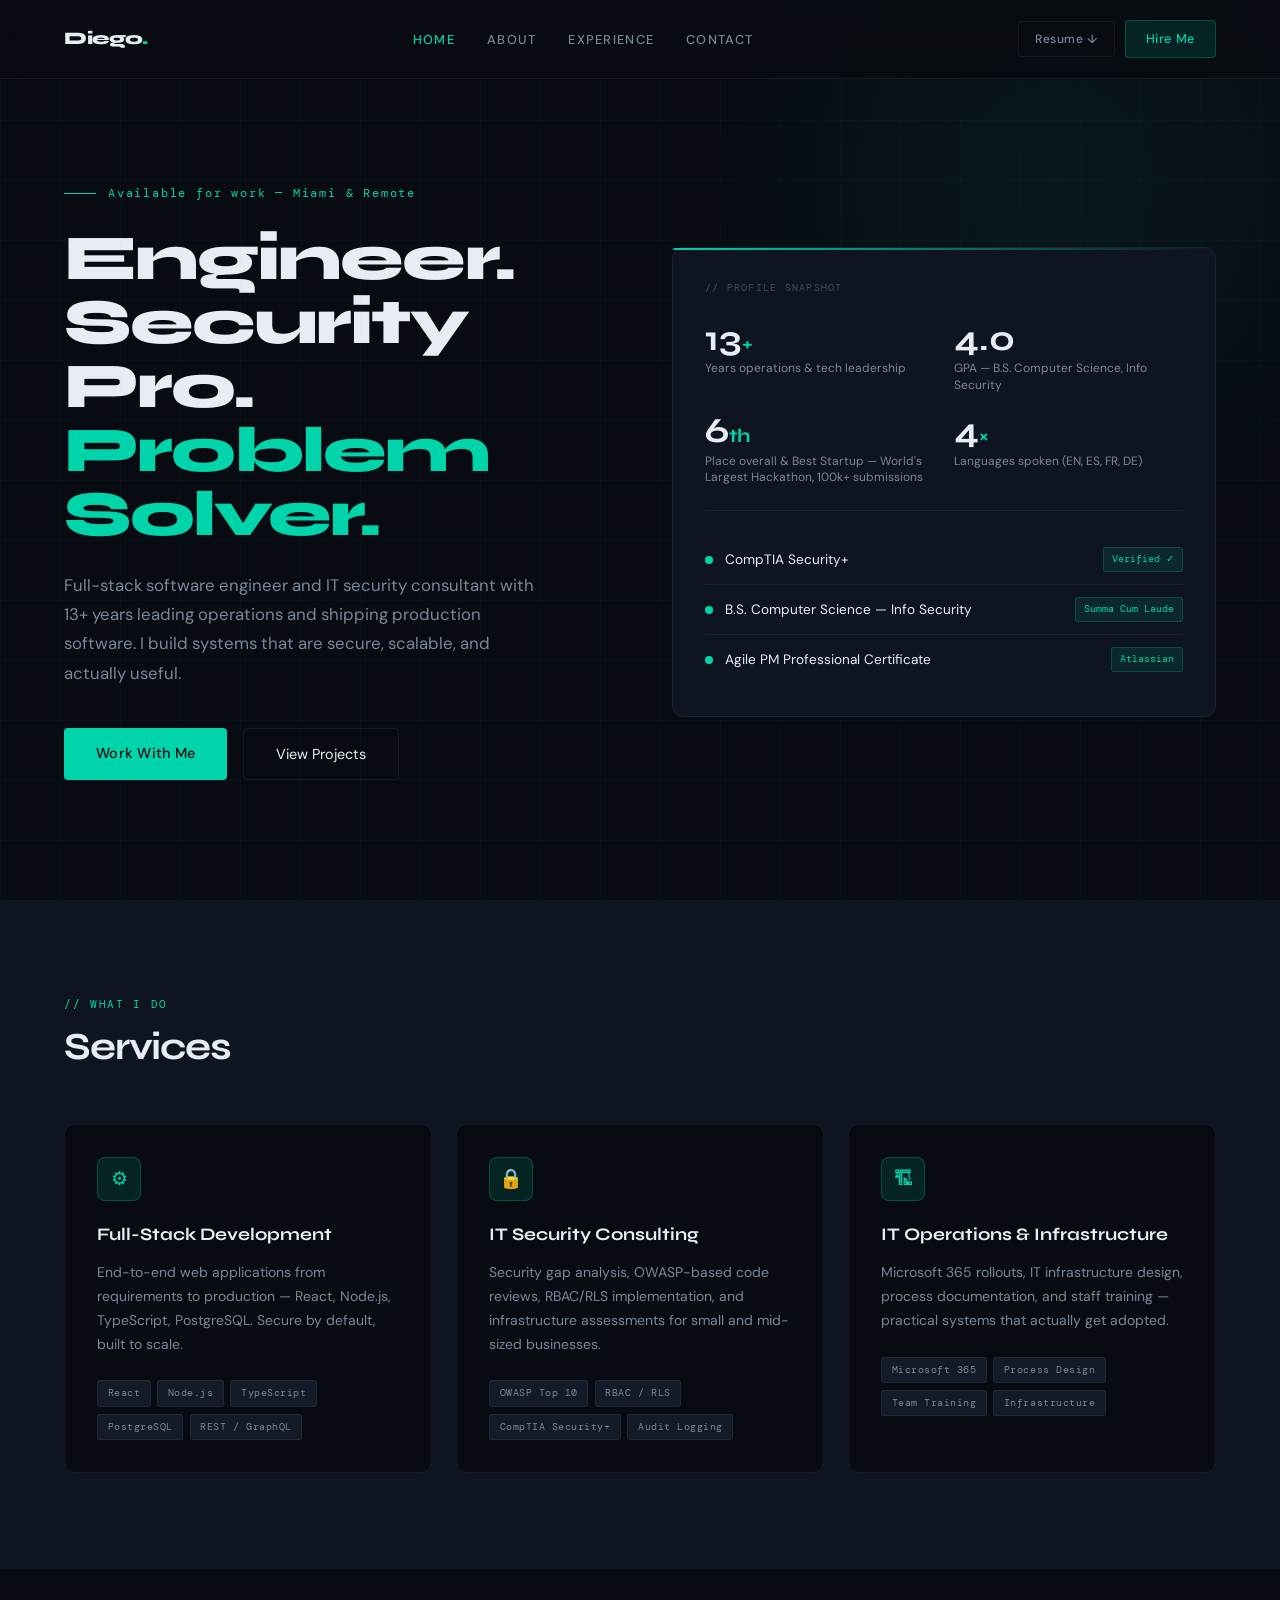
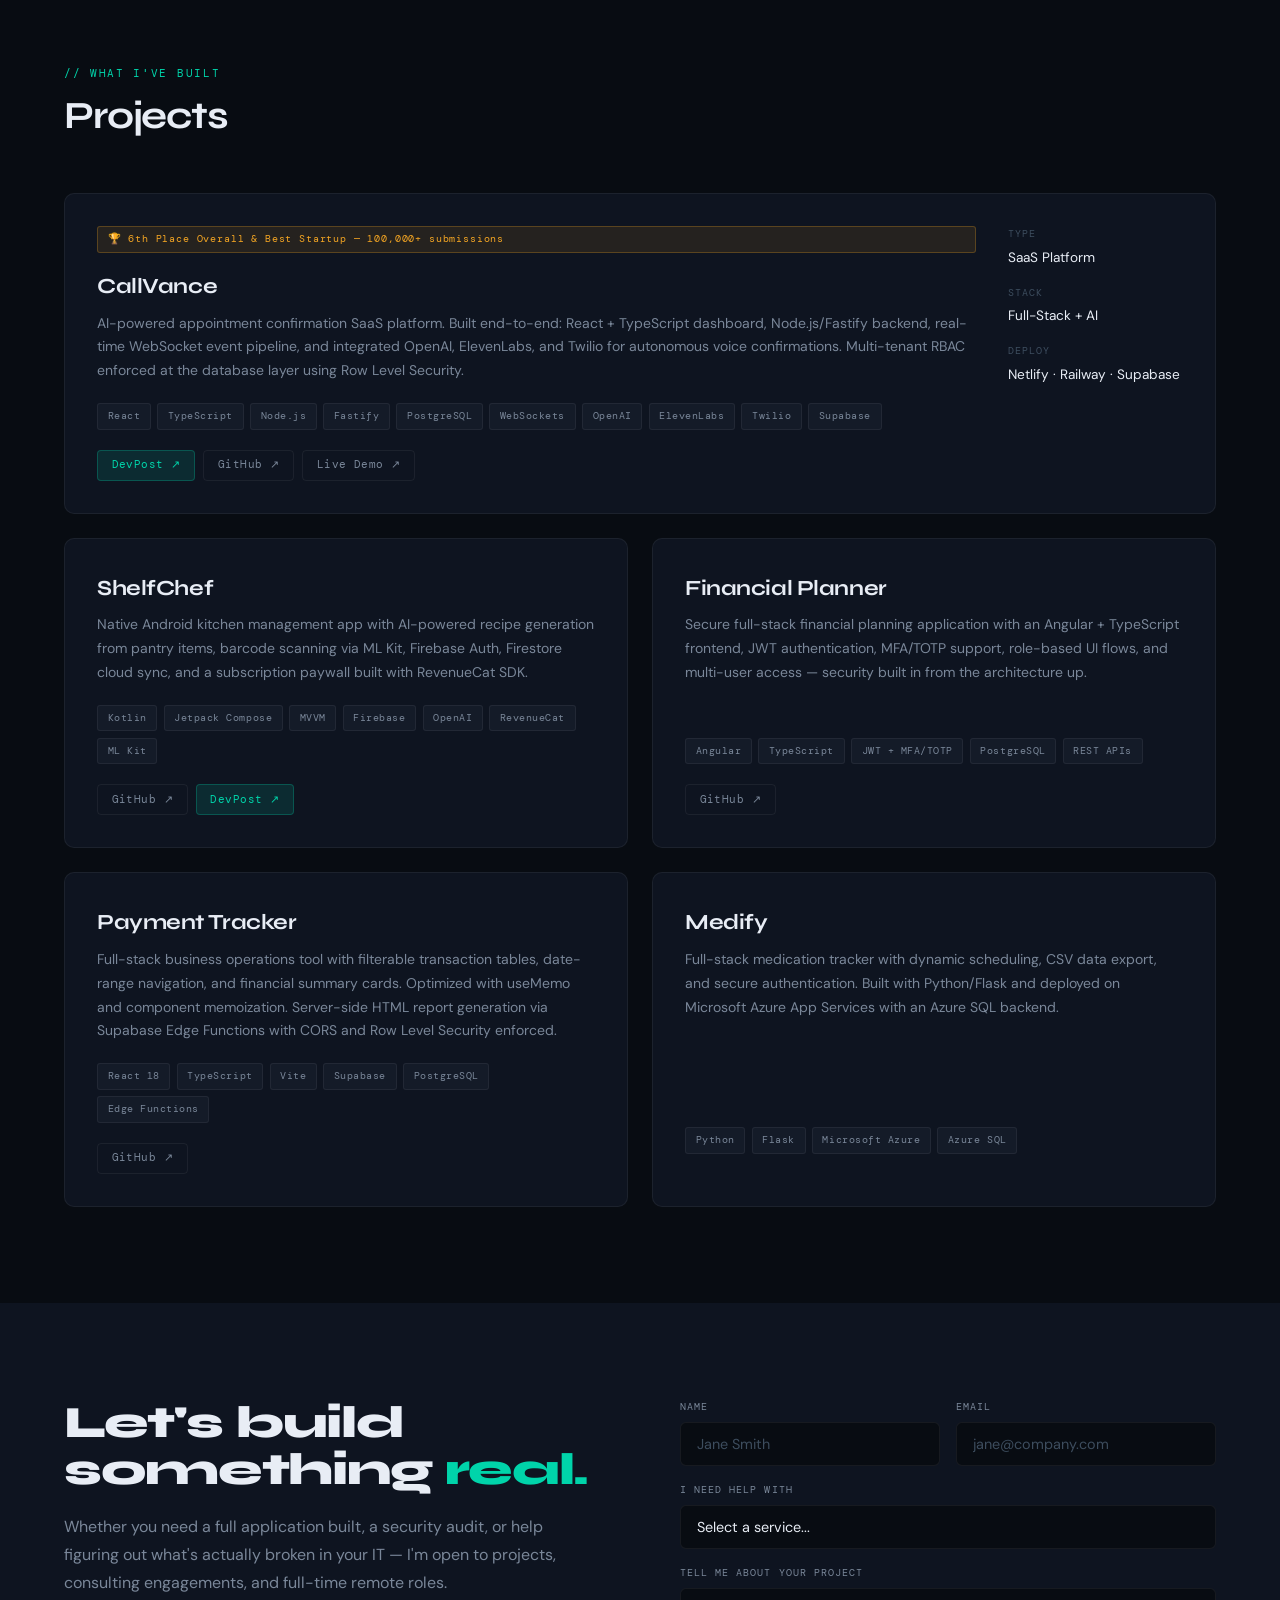
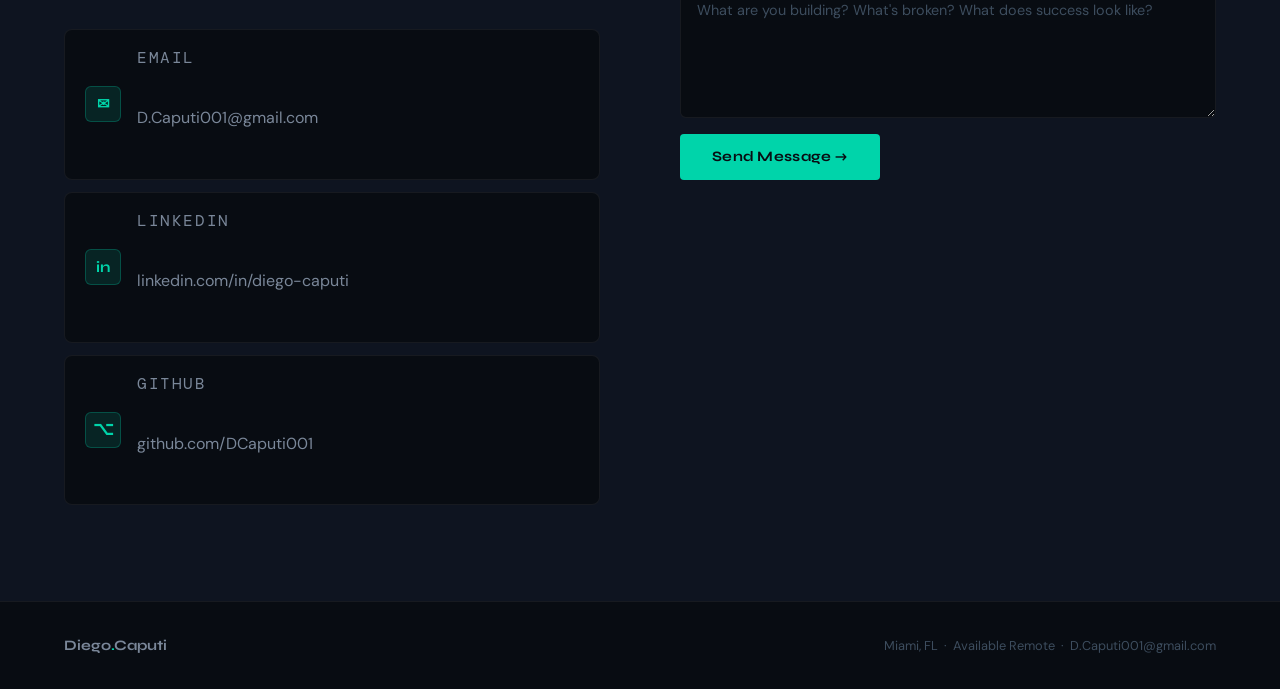
==== index.html @ 65500521 "Move site files to repo root" ====
<!--
  index.html — Diego Caputi Personal Portfolio

  Single-page site showcasing engineering projects and professional background.
  Audience: technical hiring managers, recruiters, developer community.

  Page flow (top → bottom):
    Hero → Projects → Contact → Footer
    (About → about.html | Resume/Experience → resume.html)

  Theme: Full dark teal throughout.
  See styles.css for design tokens and component documentation.

  Dependencies (CDN only — no build step required):
    - Google Fonts: Syne, DM Mono, DM Sans
    - Formspree: delivers contact form submissions to email (free tier)

  Before going live:
    1. resume.pdf      → drop into this folder to enable the Resume ↓ button
    2. YOUR_FORM_ID    → sign up at https://formspree.io, paste endpoint into <form action>
    3. href="#" on project link buttons → replace with real GitHub, DevPost, and live demo URLs

  Deployment: GitHub Pages — push folder contents to DCaputi001.github.io or a /portfolio repo.
  Author: Diego Caputi
-->
<!DOCTYPE html>
<html lang="en">
<head>
<meta charset="UTF-8" />
<meta name="viewport" content="width=device-width, initial-scale=1.0" />
<title>Diego Caputi — Software Engineer &amp; Security Pro</title>

<!-- Preconnect cuts DNS + TLS latency for Google Fonts before the stylesheet request fires -->
<link rel="preconnect" href="https://fonts.googleapis.com" />
<link href="https://fonts.googleapis.com/css2?family=Syne:wght@400;600;700;800&family=DM+Mono:ital,wght@0,300;0,400;1,300&family=DM+Sans:wght@300;400;500&display=swap" rel="stylesheet" />

<!-- Portfolio-specific dark teal design system -->
<link rel="stylesheet" href="styles.css" />

</head>
<body>

<!-- ─────────────────────────────────────────────────────────────
     NAV
     Fixed header with smooth-scroll anchor links. Resume ↓ uses
     the HTML download attribute to trigger a file download.
───────────────────────────────────────────────────────────── -->
<nav id="main-nav">
  <a href="index.html" class="nav-logo">Diego<span>.</span></a>

  <!-- On mobile this list is hidden until the hamburger button adds class "open" -->
  <ul class="nav-links" id="nav-links">
    <li><a href="index.html" class="nav-active">Home</a></li>
    <li><a href="about.html">About</a></li>
    <li><a href="resume.html">Experience</a></li>
    <li><a href="#contact">Contact</a></li>
  </ul>

  <div class="nav-right">
    <!-- TODO: Drop resume.pdf into this folder to enable the download button -->
    <a href="DC_CV.pdf" download class="nav-resume">Resume ↓</a>
    <a href="#contact" class="nav-cta">Hire Me</a>

    <!-- Three <span> bars animate into an X via CSS when class "open" is added by JS -->
    <button class="nav-mobile-btn" id="nav-toggle" aria-label="Toggle menu">
      <span></span>
      <span></span>
      <span></span>
    </button>
  </div>
</nav>

<!-- ─────────────────────────────────────────────────────────────
     HERO
     Left: headline and CTAs. Right: stats panel with key numbers
     and credentials. hero-grid-bg is purely decorative.
───────────────────────────────────────────────────────────── -->
<section class="hero" id="home">
  <!-- Decorative 60×60px teal grid overlay at 3% opacity -->
  <div class="hero-grid-bg"></div>

  <div class="hero-left">
    <div class="hero-eyebrow">Available for work — Miami &amp; Remote</div>
    <h1>
      Engineer.<br/>
      Security Pro.<br/>
      <em>Problem Solver.</em>
    </h1>
    <p class="hero-sub">
      Full-stack software engineer and IT security consultant with 13+ years leading operations and shipping production software. I build systems that are secure, scalable, and actually useful.
    </p>
    <div class="hero-actions">
      <a href="#contact" class="btn-primary">Work With Me</a>
      <a href="#projects" class="btn-ghost">View Projects</a>
    </div>
  </div>

  <!-- Stats panel — fade-up triggers the scroll-in animation on load -->
  <div class="hero-panel fade-up">
    <p class="panel-label">// Profile snapshot</p>
    <div class="stat-grid">
      <div class="stat-item">
        <div class="stat-num">13<span>+</span></div>
        <div class="stat-label">Years operations &amp; tech leadership</div>
      </div>
      <div class="stat-item">
        <div class="stat-num">4.0</div>
        <div class="stat-label">GPA — B.S. Computer Science, Info Security</div>
      </div>
      <div class="stat-item">
        <div class="stat-num">6<span>th</span></div>
        <div class="stat-label">Place overall &amp; Best Startup — World's Largest Hackathon, 100k+ submissions</div>
      </div>
      <div class="stat-item">
        <div class="stat-num">4<span>×</span></div>
        <div class="stat-label">Languages spoken (EN, ES, FR, DE)</div>
      </div>
    </div>
    <hr class="panel-divider" />
    <!-- Credential rows -->
    <div class="cert-row">
      <div class="cert-dot"></div>
      <span class="cert-name">CompTIA Security+</span>
      <span class="cert-badge">Verified ✓</span>
    </div>
    <div class="cert-row">
      <div class="cert-dot"></div>
      <span class="cert-name">B.S. Computer Science — Info Security</span>
      <span class="cert-badge">Summa Cum Laude</span>
    </div>
    <div class="cert-row">
      <div class="cert-dot"></div>
      <span class="cert-name">Agile PM Professional Certificate</span>
      <span class="cert-badge">Atlassian</span>
    </div>
  </div>
</section>

<!-- ─────────────────────────────────────────────────────────────
     SERVICES
     Three service cards on the dark elevated surface.
───────────────────────────────────────────────────────────── -->
<section id="services" class="services-bg">
  <div class="section-header fade-up">
    <p class="section-tag">// What I do</p>
    <h2 class="section-title">Services</h2>
  </div>

  <div class="services-grid fade-up">

    <div class="service-card">
      <div class="service-icon">⚙</div>
      <p class="service-title">Full-Stack Development</p>
      <p class="service-desc">End-to-end web applications from requirements to production — React, Node.js, TypeScript, PostgreSQL. Secure by default, built to scale.</p>
      <div class="service-tags">
        <span class="tag">React</span><span class="tag">Node.js</span><span class="tag">TypeScript</span>
        <span class="tag">PostgreSQL</span><span class="tag">REST / GraphQL</span>
      </div>
    </div>

    <div class="service-card">
      <div class="service-icon">🔒</div>
      <p class="service-title">IT Security Consulting</p>
      <p class="service-desc">Security gap analysis, OWASP-based code reviews, RBAC/RLS implementation, and infrastructure assessments for small and mid-sized businesses.</p>
      <div class="service-tags">
        <span class="tag">OWASP Top 10</span><span class="tag">RBAC / RLS</span>
        <span class="tag">CompTIA Security+</span><span class="tag">Audit Logging</span>
      </div>
    </div>

    <div class="service-card">
      <div class="service-icon">🏗</div>
      <p class="service-title">IT Operations &amp; Infrastructure</p>
      <p class="service-desc">Microsoft 365 rollouts, IT infrastructure design, process documentation, and staff training — practical systems that actually get adopted.</p>
      <div class="service-tags">
        <span class="tag">Microsoft 365</span><span class="tag">Process Design</span>
        <span class="tag">Team Training</span><span class="tag">Infrastructure</span>
      </div>
    </div>

  </div>
</section>

<!-- ─────────────────────────────────────────────────────────────
     PROJECTS
     CallVance is the featured (full-width) card with the hackathon
     award badge and a metadata sidebar. The remaining four projects
     fill a 2-column grid below it.

     TODO: Replace all href="#" on project link buttons with real URLs:
       - DevPost entry URL (CallVance)
       - GitHub repository URLs (all projects)
       - Live demo URL (CallVance, if available)
───────────────────────────────────────────────────────────── -->
<section id="projects">
  <div class="section-header fade-up">
    <p class="section-tag">// What I've built</p>
    <h2 class="section-title">Projects</h2>
  </div>

  <div class="projects-grid">

    <!-- ── CallVance — FEATURED (spans full width) ── -->
    <div class="project-card featured fade-up">
      <div class="project-body">
        <div class="project-award">🏆 6th Place Overall &amp; Best Startup — 100,000+ submissions</div>
        <h3 class="project-title">CallVance</h3>
        <p class="project-desc">AI-powered appointment confirmation SaaS platform. Built end-to-end: React + TypeScript dashboard, Node.js/Fastify backend, real-time WebSocket event pipeline, and integrated OpenAI, ElevenLabs, and Twilio for autonomous voice confirmations. Multi-tenant RBAC enforced at the database layer using Row Level Security.</p>
        <div class="project-stack">
          <span class="tag">React</span><span class="tag">TypeScript</span><span class="tag">Node.js</span><span class="tag">Fastify</span>
          <span class="tag">PostgreSQL</span><span class="tag">WebSockets</span><span class="tag">OpenAI</span>
          <span class="tag">ElevenLabs</span><span class="tag">Twilio</span><span class="tag">Supabase</span>
        </div>
        <div class="project-links">
          <!-- TODO: Replace # with actual URLs before going live -->
          <a href="https://devpost.com/software/callvance" class="project-link" target="_blank" rel="noopener">DevPost ↗</a>
          <a href="#" class="project-link ghost" target="_blank" rel="noopener">GitHub ↗</a>
          <a href="https://callvance.net/" class="project-link ghost" target="_blank" rel="noopener">Live Demo ↗</a>
        </div>
      </div>
      <!-- Metadata sidebar: only visible on the featured card layout -->
      <div class="project-meta">
        <div>
          <p class="meta-label">Type</p>
          <p class="meta-value">SaaS Platform</p>
        </div>
        <div>
          <p class="meta-label">Stack</p>
          <p class="meta-value">Full-Stack + AI</p>
        </div>
        <div>
          <p class="meta-label">Deploy</p>
          <p class="meta-value">Netlify · Railway · Supabase</p>
        </div>
      </div>
    </div>

    <!-- ── ShelfChef ── -->
    <div class="project-card fade-up">
      <h3 class="project-title">ShelfChef</h3>
      <p class="project-desc">Native Android kitchen management app with AI-powered recipe generation from pantry items, barcode scanning via ML Kit, Firebase Auth, Firestore cloud sync, and a subscription paywall built with RevenueCat SDK.</p>
      <div class="project-stack">
        <span class="tag">Kotlin</span><span class="tag">Jetpack Compose</span><span class="tag">MVVM</span>
        <span class="tag">Firebase</span><span class="tag">OpenAI</span><span class="tag">RevenueCat</span><span class="tag">ML Kit</span>
      </div>
      <div class="project-links">
        <!-- TODO: Replace # with GitHub URL -->
        <a href="https://dcaputi001.github.io/shelfchef_docs/index.html" class="project-link ghost" target="_blank" rel="noopener">GitHub ↗</a>
        <a href="https://devpost.com/software/shelfchef" class="project-link" target="_blank" rel="noopener">DevPost ↗</a>
      </div>
    </div>

    <!-- ── Financial Planner ── -->
    <div class="project-card fade-up">
      <h3 class="project-title">Financial Planner</h3>
      <p class="project-desc">Secure full-stack financial planning application with an Angular + TypeScript frontend, JWT authentication, MFA/TOTP support, role-based UI flows, and multi-user access — security built in from the architecture up.</p>
      <div class="project-stack">
        <span class="tag">Angular</span><span class="tag">TypeScript</span>
        <span class="tag">JWT + MFA/TOTP</span><span class="tag">PostgreSQL</span><span class="tag">REST APIs</span>
      </div>
      <div class="project-links">
        <!-- TODO: Replace # with GitHub URL -->
        <a href="https://dcaputi001.github.io/index.html" class="project-link ghost" target="_blank" rel="noopener">GitHub ↗</a>
      </div>
    </div>

    <!-- ── Payment Tracker ── -->
    <div class="project-card fade-up">
      <h3 class="project-title">Payment Tracker</h3>
      <p class="project-desc">Full-stack business operations tool with filterable transaction tables, date-range navigation, and financial summary cards. Optimized with useMemo and component memoization. Server-side HTML report generation via Supabase Edge Functions with CORS and Row Level Security enforced.</p>
      <div class="project-stack">
        <span class="tag">React 18</span><span class="tag">TypeScript</span><span class="tag">Vite</span>
        <span class="tag">Supabase</span><span class="tag">PostgreSQL</span><span class="tag">Edge Functions</span>
      </div>
      <div class="project-links">
        <!-- TODO: Replace # with GitHub URL -->
        <a href="https://github.com/DCaputi001/Payment_Tracker" class="project-link ghost" target="_blank" rel="noopener">GitHub ↗</a>
      </div>
    </div>

    <!-- ── Medify ── -->
    <div class="project-card fade-up">
      <h3 class="project-title">Medify</h3>
      <p class="project-desc">Full-stack medication tracker with dynamic scheduling, CSV data export, and secure authentication. Built with Python/Flask and deployed on Microsoft Azure App Services with an Azure SQL backend.</p>
      <div class="project-stack">
        <span class="tag">Python</span><span class="tag">Flask</span>
        <span class="tag">Microsoft Azure</span><span class="tag">Azure SQL</span>
      </div>
      <div class="project-links">
        <!-- TODO: Replace # with GitHub URL -->
        <!--<a href="#" class="project-link ghost" target="_blank" rel="noopener">GitHub ↗</a>-->
      </div>
    </div>

  </div>
</section>

<!-- ─────────────────────────────────────────────────────────────
     CONTACT
     Left column: intro copy + four clickable contact method rows.
     Right column: Formspree-powered contact form.

     FORM SETUP (Formspree — free tier, no backend required):
       1. Sign up at https://formspree.io
       2. Create a new form and copy the endpoint (looks like: xpwzabcd)
       3. Replace YOUR_FORM_ID in the <form action> below
───────────────────────────────────────────────────────────── -->
<section class="contact-bg" id="contact">
  <div class="contact-grid">

    <div class="contact-intro fade-up">
      <h2>Let's build something <em>real.</em></h2>
      <p>Whether you need a full application built, a security audit, or help figuring out what's actually broken in your IT — I'm open to projects, consulting engagements, and full-time remote roles.</p>

      <!-- Each row is an <a> so the entire card is clickable -->
      <div class="contact-methods">
        <a href="mailto:D.Caputi001@gmail.com" class="contact-method">
          <div class="cm-icon">✉</div>
          <div>
            <p class="cm-label">Email</p>
            <p class="cm-value">D.Caputi001@gmail.com</p>
          </div>
        </a>
        <a href="https://linkedin.com/in/diego-caputi" target="_blank" rel="noopener" class="contact-method">
          <div class="cm-icon">in</div>
          <div>
            <p class="cm-label">LinkedIn</p>
            <p class="cm-value">linkedin.com/in/diego-caputi</p>
          </div>
        </a>
        <a href="https://github.com/DCaputi001" target="_blank" rel="noopener" class="contact-method">
          <div class="cm-icon" style="font-size:1.1rem;">⌥</div>
          <div>
            <p class="cm-label">GitHub</p>
            <p class="cm-value">github.com/DCaputi001</p>
          </div>
        </a>
       <!-- <a href="tel:+17862003262" class="contact-method">
          <div class="cm-icon">☏</div>
          <div>
            <p class="cm-label">Phone</p>
            <p class="cm-value">(786) 200-3262</p>
          </div> -->
        </a>
      </div>
    </div>

    <!-- TODO: Replace YOUR_FORM_ID with the endpoint from your Formspree account -->
    <form
      class="contact-form fade-up"
      id="contact-form"
      action="https://formspree.io/f/YOUR_FORM_ID"
      method="POST"
    >
      <div class="form-row">
        <div class="form-group">
          <label for="name">Name</label>
          <input type="text" id="name" name="name" placeholder="Jane Smith" required />
        </div>
        <div class="form-group">
          <label for="email">Email</label>
          <input type="email" id="email" name="email" placeholder="jane@company.com" required />
        </div>
      </div>
      <div class="form-group">
        <label for="service">I need help with</label>
        <select id="service" name="service">
          <option value="">Select a service...</option>
          <option>Full-Stack Web Development</option>
          <option>Mobile App Development</option>
          <option>IT Security Audit / Consulting</option>
          <option>IT Infrastructure / Operations</option>
          <option>Something else</option>
        </select>
      </div>
      <div class="form-group">
        <label for="message">Tell me about your project</label>
        <textarea id="message" name="message" placeholder="What are you building? What's broken? What does success look like?"></textarea>
      </div>

      <button type="submit" class="form-submit" id="form-btn">Send Message →</button>

      <p id="form-success" style="display:none; color:var(--teal); font-size:0.85rem; font-family:var(--font-mono); margin-top:0.5rem;">// Message sent. I'll be in touch soon.</p>
      <p id="form-error"   style="display:none; color:var(--red);  font-size:0.85rem; font-family:var(--font-mono); margin-top:0.5rem;">// Something went wrong. Email me directly at D.Caputi001@gmail.com.</p>
    </form>

  </div>
</section>

<!-- ── FOOTER ── -->
<footer>
  <p class="footer-name">Diego<span>.</span>Caputi</p>
  <p>Miami, FL &nbsp;·&nbsp; Available Remote &nbsp;·&nbsp; D.Caputi001@gmail.com</p>
</footer>

<!-- Interactivity: scroll animations, mobile nav, contact form -->
<script src="script.js"></script>

</body>
</html>
---- styles.css ----
/*
  styles.css — All visual styles for the Diego Caputi Personal Portfolio.

  Usage:
    <link rel="stylesheet" href="styles.css">
    Include in the <head> of index.html, about.html, and resume.html.

  Structure (in order):
    1. Design Tokens  — CSS variables for colors, fonts, surfaces
    2. Global Reset   — box-sizing, scroll behavior, body defaults
    3. Nav            — fixed header with frosted-glass backdrop
    4. Hero           — full-viewport two-column intro section
    5. Shared Sections — padding, section tags, section titles
    6. Projects       — two-column grid with featured full-width card
    7. Experience     — vertical timeline layout
    8. About          — two-column bio + skill chips
    9. Contact        — two-column intro + form
   10. Footer         — minimal bottom bar
   11. Animations     — fade-up scroll-in effect
   12. Responsive     — breakpoints at 1024px (tablet) and 900px (mobile)

  Theme: Full dark teal throughout.
  The portfolio audience is technical — recruiters and hiring managers
  who expect a developer aesthetic. Consistent dark theme avoids
  cognitive friction and keeps the focus on the work.

  Author: Diego Caputi
*/

/* ─────────────────────────────────────────────────────────────
   DESIGN TOKENS
   All colors, surfaces, and fonts live here. Edit this section
   to retheme the site without hunting through component CSS.
───────────────────────────────────────────────────────────── */
:root {
  /* Background layers — darkest to lightest, used to create visual depth */
  --bg: #080c12;        /* Page base: near-black with a cool blue tint           */
  --surface: #0e1420;   /* Elevated sections: Services, Experience, Contact bg   */
  --surface2: #141b28;  /* Tag/chip fills — one step lighter than surface        */

  /* Brand color: teal — the primary accent used for CTAs, highlights, icons */
  --teal: #00d4aa;
  --teal-dim: #00906e;                   /* Subdued teal for arrows and subtle elements   */
  --teal-glow: rgba(0, 212, 170, 0.12);  /* Translucent fill for icon boxes and badges    */

  /* Typography hierarchy */
  --text: #e8edf5;       /* Primary: near-white body copy                        */
  --text-muted: #7a8799; /* Secondary: subtitles, descriptions, nav links        */
  --text-dim: #3d4d5e;   /* Tertiary: labels, placeholders, timestamps           */

  /* Borders */
  --border: rgba(255,255,255,0.06);       /* Default: barely-visible dividers on dark bg  */
  --border-bright: rgba(0,212,170,0.25);  /* Teal-tinted: used on hover states and focus  */

  /* Semantic accent colors */
  --red: #ff4d6d;    /* Error and form failure states                            */
  --amber: #f5a623;  /* Award / achievement badges (hackathon trophy row)        */

  /* Brand palette — stored here for reference; not used in the dark portfolio theme */
  --navy: #0D2B55;
  --coral: #E07A5F;
  --coral-glow: rgba(224, 122, 95, 0.12);
  --cream: #F5F2EC;
  --charcoal: #3D3D3B;
  --gold: #C9A84C;

  /* Typefaces — all loaded from Google Fonts above */
  --font-display: 'Syne', sans-serif;   /* Bold display headings, stat numbers          */
  --font-body: 'DM Sans', sans-serif;   /* Readable paragraph text and UI copy          */
  --font-mono: 'DM Mono', monospace;    /* Section tags, metadata labels, form labels   */
}

/* ─────────────────────────────────────────────────────────────
   GLOBAL RESET
───────────────────────────────────────────────────────────── */
*, *::before, *::after { box-sizing: border-box; margin: 0; padding: 0; }

/* smooth scrolling for anchor navigation */
html { scroll-behavior: smooth; }

body {
  background: var(--bg);
  color: var(--text);
  font-family: var(--font-body);
  font-size: 16px;
  line-height: 1.6;
  overflow-x: hidden; /* prevents horizontal scroll from absolutely-positioned decorative elements */
}

/* ─────────────────────────────────────────────────────────────
   NAV
   Fixed at the top of the viewport. Uses backdrop-filter to
   create a frosted-glass effect over any section scrolled behind it.
───────────────────────────────────────────────────────────── */
nav {
  position: fixed; top: 0; left: 0; right: 0;
  z-index: 100; /* sits above hero grid bg and section content */
  display: flex; align-items: center; justify-content: space-between;
  padding: 1.25rem 4rem;
  background: rgba(8,12,18,0.88); /* semi-transparent so content below is hinted */
  backdrop-filter: blur(16px);    /* frosted-glass blur — requires Chromium/Safari */
  border-bottom: 1px solid var(--border);
}
.nav-logo {
  font-family: var(--font-display); font-weight: 800;
  font-size: 1.1rem; letter-spacing: -0.02em;
  color: var(--text); text-decoration: none; flex-shrink: 0;
}
.nav-logo span { color: var(--teal); } /* teal period after "Diego" */
.nav-links { display: flex; gap: 2rem; list-style: none; }
.nav-links a {
  font-size: 0.8rem; font-weight: 500; letter-spacing: 0.1em;
  text-transform: uppercase; color: var(--text-muted);
  text-decoration: none; transition: color 0.2s;
}
.nav-links a:hover { color: var(--teal); }
.nav-right { display: flex; align-items: center; gap: 0.6rem; flex-shrink: 0; }

/* Subtle secondary button for resume download */
.nav-resume {
  font-size: 0.75rem; font-weight: 500; letter-spacing: 0.05em;
  padding: 0.45rem 1rem; border: 1px solid var(--border);
  color: var(--text-muted); background: transparent;
  border-radius: 4px; text-decoration: none; transition: all 0.2s;
}
.nav-resume:hover { border-color: rgba(255,255,255,0.2); color: var(--text); }

/* Primary nav CTA — teal to match the site's tech accent */
.nav-cta {
  font-size: 0.8rem; font-weight: 500; letter-spacing: 0.05em;
  padding: 0.5rem 1.25rem; border: 1px solid var(--border-bright);
  color: var(--teal); background: var(--teal-glow);
  border-radius: 4px; text-decoration: none; transition: all 0.2s;
}
.nav-cta:hover { background: rgba(0,212,170,0.2); }

/* Hamburger button — hidden on desktop, shown via media query at ≤900px */
.nav-mobile-btn {
  display: none; flex-direction: column; gap: 5px;
  background: none; border: none; cursor: pointer; padding: 0.4rem;
}
.nav-mobile-btn span {
  display: block; width: 22px; height: 2px;
  background: var(--text-muted); transition: all 0.3s;
  border-radius: 1px;
}
/* Three-bar → X animation */
.nav-mobile-btn.open span:nth-child(1) { transform: translateY(7px) rotate(45deg); }
.nav-mobile-btn.open span:nth-child(2) { opacity: 0; }
.nav-mobile-btn.open span:nth-child(3) { transform: translateY(-7px) rotate(-45deg); }

/* ─────────────────────────────────────────────────────────────
   HERO
   Full-viewport-height two-column section: tagline left,
   stats/credentials panel right.
───────────────────────────────────────────────────────────── */
.hero {
  min-height: 100vh;
  display: grid; grid-template-columns: 1fr 1fr;
  align-items: center;
  padding: 8rem 4rem 4rem; /* extra top padding to clear the fixed nav */
  gap: 4rem; position: relative; overflow: hidden;
}

/* Soft radial teal glow in the upper-right corner */
.hero::before {
  content: ''; position: absolute; top: -20%; right: -10%;
  width: 55%; height: 80%;
  background: radial-gradient(ellipse at center, rgba(0,212,170,0.06) 0%, transparent 70%);
  pointer-events: none;
}

/* 60×60px teal grid at 3% opacity — tech aesthetic texture */
.hero-grid-bg {
  position: absolute; inset: 0;
  background-image:
    linear-gradient(rgba(0,212,170,0.03) 1px, transparent 1px),
    linear-gradient(90deg, rgba(0,212,170,0.03) 1px, transparent 1px);
  background-size: 60px 60px; pointer-events: none;
}

/* "Available for work" label above the headline */
.hero-eyebrow {
  font-family: var(--font-mono); font-size: 0.75rem; color: var(--teal);
  letter-spacing: 0.15em; margin-bottom: 1.5rem;
  display: flex; align-items: center; gap: 0.75rem;
}
/* CSS-injected 32px teal rule before the eyebrow text */
.hero-eyebrow::before {
  content: ''; display: block; width: 32px; height: 1px; background: var(--teal);
}

/* clamp() keeps the headline readable from mobile to large desktop */
.hero h1 {
  font-family: var(--font-display); font-size: clamp(3rem, 5vw, 4.5rem);
  font-weight: 800; line-height: 1.0; letter-spacing: -0.03em;
  margin-bottom: 1.5rem; color: var(--text);
}
/* <em> repurposed for teal accent color; font-style:normal removes italic */
.hero h1 em { font-style: normal; color: var(--teal); }

.hero-sub {
  font-size: 1.05rem; color: var(--text-muted);
  line-height: 1.75; max-width: 480px; margin-bottom: 2.5rem;
}
.hero-actions { display: flex; gap: 1rem; flex-wrap: wrap; }

/* Solid teal fill — primary conversion CTA */
.btn-primary {
  padding: 0.85rem 2rem; background: var(--teal); color: #080c12;
  font-family: var(--font-body); font-weight: 500; font-size: 0.9rem;
  letter-spacing: 0.02em; border: none; border-radius: 4px;
  text-decoration: none; cursor: pointer; transition: all 0.2s;
}
.btn-primary:hover { background: #00f0c0; }

/* Transparent with a subtle border — secondary action */
.btn-ghost {
  padding: 0.85rem 2rem; background: transparent; color: var(--text);
  font-family: var(--font-body); font-weight: 400; font-size: 0.9rem;
  border: 1px solid var(--border); border-radius: 4px;
  text-decoration: none; cursor: pointer; transition: all 0.2s;
}
.btn-ghost:hover { border-color: rgba(255,255,255,0.2); }

/* ── HERO STATS PANEL (right column) ── */
.hero-panel {
  background: var(--surface); border: 1px solid var(--border);
  border-radius: 12px; padding: 2rem; position: relative;
}
/* 2px gradient accent stripe along the top edge */
.hero-panel::before {
  content: ''; position: absolute; top: 0; left: 0; right: 0; height: 2px;
  background: linear-gradient(90deg, var(--teal), transparent);
  border-radius: 12px 12px 0 0;
}
.panel-label {
  font-family: var(--font-mono); font-size: 0.65rem;
  letter-spacing: 0.12em; color: var(--text-dim);
  text-transform: uppercase; margin-bottom: 1.5rem;
}
.stat-grid { display: grid; grid-template-columns: 1fr 1fr; gap: 1.25rem; }
.stat-num {
  font-family: var(--font-display); font-size: 2.2rem;
  font-weight: 700; color: var(--text); line-height: 1; margin-bottom: 0.25rem;
}
.stat-num span { color: var(--teal); font-size: 1.2rem; }
.stat-label { font-size: 0.75rem; color: var(--text-muted); line-height: 1.4; }

.panel-divider { border: none; border-top: 1px solid var(--border); margin: 1.5rem 0; }

.cert-row {
  display: flex; align-items: center; gap: 0.75rem;
  padding: 0.75rem 0; border-bottom: 1px solid var(--border);
}
.cert-row:last-child { border-bottom: none; }
.cert-dot { width: 8px; height: 8px; border-radius: 50%; background: var(--teal); flex-shrink: 0; }
.cert-name { font-size: 0.85rem; color: var(--text); flex: 1; }
.cert-badge {
  font-family: var(--font-mono); font-size: 0.65rem; padding: 0.2rem 0.5rem;
  border-radius: 3px; background: rgba(0,212,170,0.1); color: var(--teal);
  border: 1px solid rgba(0,212,170,0.2);
  white-space: nowrap;
}

/* ─────────────────────────────────────────────────────────────
   SHARED SECTION STYLES
───────────────────────────────────────────────────────────── */
section { padding: 6rem 4rem; }
.section-header { margin-bottom: 3.5rem; }

/* Monospace "// tag" label above each section title */
.section-tag {
  font-family: var(--font-mono); font-size: 0.7rem; color: var(--teal);
  letter-spacing: 0.15em; text-transform: uppercase; margin-bottom: 0.75rem;
}
.section-title {
  font-family: var(--font-display); font-size: clamp(2rem, 3vw, 2.8rem);
  font-weight: 700; letter-spacing: -0.03em; line-height: 1.1; color: var(--text);
}

/* ─────────────────────────────────────────────────────────────
   SERVICES SECTION
   Included for use on resume.html (certs) and about.html (skills).
   Dark surface background consistent with the rest of the dark theme.
───────────────────────────────────────────────────────────── */
.services-bg { background: var(--surface); }
.services-grid { display: grid; grid-template-columns: repeat(3, 1fr); gap: 1.5rem; }

.service-card {
  background: var(--bg); border: 1px solid var(--border);
  border-radius: 10px; padding: 2rem;
  position: relative; overflow: hidden;
  transition: border-color 0.3s, transform 0.3s;
}
.service-card:hover { border-color: var(--border-bright); transform: translateY(-3px); }

/* Hidden teal gradient line at the card bottom — revealed on hover */
.service-card::after {
  content: ''; position: absolute;
  bottom: 0; left: 0; right: 0; height: 1px;
  background: linear-gradient(90deg, transparent, var(--teal), transparent);
  opacity: 0; transition: opacity 0.3s;
}
.service-card:hover::after { opacity: 1; }

/* Icon box: teal glow fill and border */
.service-icon {
  width: 44px; height: 44px; background: var(--teal-glow);
  border: 1px solid var(--border-bright); border-radius: 8px;
  display: flex; align-items: center; justify-content: center;
  font-size: 1.2rem; margin-bottom: 1.25rem; color: var(--teal);
}
.service-title {
  font-family: var(--font-display); font-size: 1.1rem;
  font-weight: 700; margin-bottom: 0.75rem; color: var(--text);
}
.service-desc { font-size: 0.875rem; color: var(--text-muted); line-height: 1.7; margin-bottom: 1.5rem; }
.service-tags { display: flex; flex-wrap: wrap; gap: 0.4rem; }

/* Reusable monospace chip — tech stack tags throughout the site */
.tag {
  font-family: var(--font-mono); font-size: 0.65rem; padding: 0.25rem 0.6rem;
  border-radius: 3px; background: var(--surface2); color: var(--text-muted);
  border: 1px solid var(--border); letter-spacing: 0.05em;
}

/* ─────────────────────────────────────────────────────────────
   PROJECTS SECTION
   2-column grid with the first project (CallVance) spanning
   both columns as a featured card.
───────────────────────────────────────────────────────────── */
.projects-grid { display: grid; grid-template-columns: 1fr 1fr; gap: 1.5rem; }

/* Base card — flex column so .project-links can be pushed to the bottom */
.project-card {
  background: var(--surface); border: 1px solid var(--border);
  border-radius: 10px; padding: 2rem;
  transition: border-color 0.3s;
  position: relative; overflow: hidden;
  display: flex; flex-direction: column;
}

/* Featured variant: spans full width, side-by-side layout */
.project-card.featured {
  grid-column: 1 / -1;
  display: grid; grid-template-columns: 1fr auto; gap: 2rem; align-items: start;
}
.project-card.featured .project-body { display: flex; flex-direction: column; }

.project-card:hover { border-color: var(--border-bright); }

/* Gold-tinted badge for the hackathon award */
.project-award {
  display: inline-flex; align-items: center; gap: 0.4rem;
  font-family: var(--font-mono); font-size: 0.65rem; color: var(--amber);
  background: rgba(245,166,35,0.1); border: 1px solid rgba(245,166,35,0.25);
  padding: 0.25rem 0.6rem; border-radius: 3px; margin-bottom: 1rem; letter-spacing: 0.08em;
}
.project-title {
  font-family: var(--font-display); font-size: 1.35rem; font-weight: 700;
  color: var(--text); margin-bottom: 0.5rem; letter-spacing: -0.02em;
}
/* flex:1 lets the description grow to fill available space */
.project-desc {
  font-size: 0.875rem; color: var(--text-muted); line-height: 1.7;
  margin-bottom: 1.25rem; flex: 1;
}
.project-stack { display: flex; flex-wrap: wrap; gap: 0.4rem; margin-bottom: 1.25rem; }

/* margin-top:auto pushes the link row to the card bottom */
.project-links { display: flex; gap: 0.5rem; flex-wrap: wrap; margin-top: auto; }

/* Primary project link — teal-tinted */
.project-link {
  font-family: var(--font-mono); font-size: 0.7rem; letter-spacing: 0.04em;
  padding: 0.35rem 0.85rem; border-radius: 4px;
  border: 1px solid var(--border-bright);
  color: var(--teal); background: var(--teal-glow);
  text-decoration: none; transition: all 0.2s;
}
.project-link:hover { background: rgba(0,212,170,0.22); }

/* Ghost variant for secondary links */
.project-link.ghost {
  border-color: var(--border); color: var(--text-muted); background: transparent;
}
.project-link.ghost:hover { border-color: rgba(255,255,255,0.2); color: var(--text); }

/* Metadata sidebar on the featured card */
.project-meta { display: flex; flex-direction: column; gap: 1rem; min-width: 175px; }
.meta-label {
  font-family: var(--font-mono); font-size: 0.65rem; color: var(--text-dim);
  letter-spacing: 0.1em; text-transform: uppercase; margin-bottom: 0.25rem;
}
.meta-value { font-size: 0.85rem; color: var(--text); }

/* ─────────────────────────────────────────────────────────────
   EXPERIENCE TIMELINE
   Two-column layout: date/company left, role details right.
   The vertical timeline line is the border-right of .exp-left.
───────────────────────────────────────────────────────────── */
.experience-bg { background: var(--surface); }
.timeline { position: relative; }

.exp-item {
  display: grid;
  grid-template-columns: 195px 1fr;
  gap: 0 2.5rem; margin-bottom: 3.5rem;
}
.exp-item:last-child { margin-bottom: 0; }

/* Left column: date, company, location */
.exp-left {
  text-align: right; padding-right: 2rem; padding-top: 0.25rem;
  border-right: 1px solid var(--border-bright); /* THIS IS THE TIMELINE VERTICAL LINE */
  position: relative;
}

/* Timeline dot: 10px circle centered over the border-right line.
   right: -5px puts the dot center exactly on the 1px border. */
.exp-left::after {
  content: ''; position: absolute;
  right: -5px; top: 0.4rem;
  width: 10px; height: 10px; border-radius: 50%;
  background: var(--surface); border: 2px solid var(--teal);
}

.exp-period {
  font-family: var(--font-mono); font-size: 0.72rem; color: var(--teal);
  letter-spacing: 0.06em; margin-bottom: 0.4rem;
}
.exp-company { font-size: 0.85rem; color: var(--text); line-height: 1.4; margin-bottom: 0.2rem; }
.exp-location { font-family: var(--font-mono); font-size: 0.62rem; color: var(--text-dim); letter-spacing: 0.06em; }

/* Right column: role content */
.exp-right { padding-left: 2rem; padding-bottom: 0.5rem; }
.exp-title {
  font-family: var(--font-display); font-size: 1.1rem; font-weight: 700;
  color: var(--text); margin-bottom: 0.85rem; letter-spacing: -0.01em;
}

/* Custom bullet list: teal "→" arrow via ::before */
.exp-bullets { list-style: none; margin-bottom: 1rem; }
.exp-bullets li {
  font-size: 0.875rem; color: var(--text-muted); line-height: 1.75;
  padding-left: 1.1rem; position: relative; margin-bottom: 0.2rem;
}
.exp-bullets li::before {
  content: '→'; position: absolute; left: 0; color: var(--teal-dim);
  font-size: 0.65rem; top: 0.35rem;
}
.exp-tags { display: flex; flex-wrap: wrap; gap: 0.4rem; }

/* ─────────────────────────────────────────────────────────────
   ABOUT SECTION
───────────────────────────────────────────────────────────── */
.about-grid { display: grid; grid-template-columns: 1.2fr 1fr; gap: 6rem; align-items: start; }
.about-text p { font-size: 1rem; color: var(--text-muted); line-height: 1.8; margin-bottom: 1.25rem; }
.about-text p strong { color: var(--text); font-weight: 500; }

.skills-group { margin-bottom: 2rem; }
.skills-group-title {
  font-family: var(--font-mono); font-size: 0.65rem; color: var(--teal);
  letter-spacing: 0.12em; text-transform: uppercase; margin-bottom: 0.75rem;
}
.skills-list { display: flex; flex-wrap: wrap; gap: 0.5rem; }
.skill-chip {
  font-size: 0.8rem; padding: 0.3rem 0.75rem; border-radius: 4px;
  background: var(--surface2); color: var(--text); border: 1px solid var(--border);
}

/* ─────────────────────────────────────────────────────────────
   CONTACT SECTION
───────────────────────────────────────────────────────────── */
.contact-bg { background: var(--surface); }
.contact-grid { display: grid; grid-template-columns: 1fr 1fr; gap: 5rem; align-items: start; }

.contact-intro h2 {
  font-family: var(--font-display); font-size: clamp(2.2rem, 3.5vw, 3.2rem);
  font-weight: 800; letter-spacing: -0.03em; line-height: 1.05;
  color: var(--text); margin-bottom: 1.25rem;
}
/* Teal "real." accent — matches the site's primary brand color */
.contact-intro h2 em { font-style: normal; color: var(--teal); }
.contact-intro p { font-size: 1rem; color: var(--text-muted); line-height: 1.75; margin-bottom: 2rem; }

/* Clickable contact method rows */
.contact-methods { display: flex; flex-direction: column; gap: 0.75rem; }
.contact-method {
  display: flex; align-items: center; gap: 1rem;
  padding: 0.9rem 1.25rem;
  background: var(--bg); border: 1px solid var(--border);
  border-radius: 8px; text-decoration: none; transition: border-color 0.2s;
}
.contact-method:hover { border-color: var(--border-bright); }

/* Small icon box to the left of each contact row */
.cm-icon {
  width: 36px; height: 36px; background: var(--teal-glow);
  border: 1px solid var(--border-bright); border-radius: 6px;
  display: flex; align-items: center; justify-content: center;
  color: var(--teal); font-size: 0.95rem; flex-shrink: 0;
  font-family: var(--font-display); font-weight: 700;
}
.cm-label { font-size: 0.68rem; color: var(--text-dim); text-transform: uppercase; letter-spacing: 0.1em; font-family: var(--font-mono); }
.cm-value { font-size: 0.875rem; color: var(--text); }

/* ── CONTACT FORM ── */
.contact-form { display: flex; flex-direction: column; gap: 1rem; }
.form-row { display: grid; grid-template-columns: 1fr 1fr; gap: 1rem; }
.form-group { display: flex; flex-direction: column; gap: 0.4rem; }
label { font-family: var(--font-mono); font-size: 0.65rem; color: var(--text-muted); letter-spacing: 0.1em; text-transform: uppercase; }

/* Unified dark-field look for all form controls */
input, textarea, select {
  background: var(--bg); border: 1px solid var(--border);
  border-radius: 6px; padding: 0.75rem 1rem;
  color: var(--text); font-family: var(--font-body);
  font-size: 0.9rem; outline: none; transition: border-color 0.2s; width: 100%;
}
input:focus, textarea:focus, select:focus { border-color: var(--border-bright); }
input::placeholder, textarea::placeholder { color: var(--text-dim); }
select { appearance: none; cursor: pointer; }
select option { background: var(--surface2); }
textarea { resize: vertical; min-height: 130px; }

/* Teal submit button — matches nav CTA for visual consistency */
.form-submit {
  padding: 0.9rem 2rem; background: var(--teal); color: #080c12;
  font-family: var(--font-display); font-weight: 700; font-size: 0.9rem;
  letter-spacing: 0.02em; border: none; border-radius: 4px;
  cursor: pointer; transition: all 0.2s; align-self: flex-start;
}
.form-submit:hover { background: #00f0c0; }
.form-submit:disabled { opacity: 0.6; cursor: not-allowed; }

/* ─────────────────────────────────────────────────────────────
   FOOTER
───────────────────────────────────────────────────────────── */
footer {
  padding: 2rem 4rem; border-top: 1px solid var(--border);
  display: flex; align-items: center; justify-content: space-between;
}
.footer-name { font-family: var(--font-display); font-weight: 700; font-size: 0.9rem; color: var(--text-muted); }
.footer-name span { color: var(--teal); } /* teal period in "Diego.Caputi" */
footer p { font-size: 0.8rem; color: var(--text-dim); }

/* ─────────────────────────────────────────────────────────────
   SCROLL-IN ANIMATIONS
   Elements start hidden and shifted 24px downward.
   JS IntersectionObserver adds '.visible' when element enters viewport.
───────────────────────────────────────────────────────────── */
.fade-up {
  opacity: 0;
  transform: translateY(24px);
  transition: opacity 0.6s ease, transform 0.6s ease;
}
.fade-up.visible { opacity: 1; transform: none; }

/* ─────────────────────────────────────────────────────────────
   ACTIVE NAV LINK
───────────────────────────────────────────────────────────── */
.nav-links a.nav-active { color: var(--teal); }

/* ─────────────────────────────────────────────────────────────
   PAGE HERO (about.html, resume.html)
   Compact header — not full-viewport like the home hero.
───────────────────────────────────────────────────────────── */
.page-hero {
  background: var(--surface);
  padding: 7rem 4rem 3rem;
  position: relative; overflow: hidden;
  border-bottom: 1px solid var(--border);
}
.page-hero::before {
  content: ''; position: absolute; top: -30%; right: -5%;
  width: 40%; height: 120%;
  background: radial-gradient(ellipse at center, rgba(0,212,170,0.05) 0%, transparent 70%);
  pointer-events: none;
}
.page-hero-title {
  font-family: var(--font-display);
  font-size: clamp(2.5rem, 4vw, 3.8rem);
  font-weight: 800; letter-spacing: -0.03em; line-height: 1.05;
  color: var(--text); margin-top: 0.5rem;
}
.page-hero-title em { font-style: normal; color: var(--teal); }
.page-hero-actions { display: flex; gap: 1rem; flex-wrap: wrap; margin-top: 1.5rem; }

/* ─────────────────────────────────────────────────────────────
   LANGUAGE PROFICIENCY ROWS (about.html)
───────────────────────────────────────────────────────────── */
.lang-list { display: flex; flex-direction: column; gap: 0.6rem; }
.lang-item {
  display: flex; align-items: center; justify-content: space-between;
  padding: 0.6rem 0.9rem;
  background: var(--surface2); border: 1px solid var(--border); border-radius: 6px;
}
.lang-name { font-size: 0.875rem; color: var(--text); font-weight: 500; }
.lang-level {
  font-family: var(--font-mono); font-size: 0.65rem;
  letter-spacing: 0.1em; color: var(--teal); text-transform: uppercase;
}

/* ─────────────────────────────────────────────────────────────
   WORK PHILOSOPHY BOX (about.html)
───────────────────────────────────────────────────────────── */
.philosophy-box {
  margin-top: 1.5rem; padding: 1.25rem 1.5rem;
  background: var(--surface); border: 1px solid var(--border);
  border-left: 3px solid var(--teal); /* teal left accent stripe */
  border-radius: 0 8px 8px 0;
}
.philosophy-box-label {
  font-family: var(--font-mono); font-size: 0.62rem; color: var(--teal);
  letter-spacing: 0.12em; text-transform: uppercase; margin-bottom: 0.75rem;
}
.philosophy-traits { display: flex; flex-wrap: wrap; gap: 0.5rem; }

/* ─────────────────────────────────────────────────────────────
   EDUCATION CARDS (resume.html)
───────────────────────────────────────────────────────────── */
.education-grid { display: grid; grid-template-columns: 1fr 1fr; gap: 1.5rem; }
.education-card {
  background: var(--surface); border: 1px solid var(--border);
  border-radius: 10px; padding: 2rem; position: relative; overflow: hidden;
  transition: border-color 0.3s;
}
.education-card:hover { border-color: var(--border-bright); }
/* 2px teal gradient stripe along the top edge */
.education-card::before {
  content: ''; position: absolute; top: 0; left: 0; right: 0; height: 2px;
  background: linear-gradient(90deg, var(--teal), transparent);
  border-radius: 10px 10px 0 0;
}
.edu-degree {
  font-family: var(--font-display); font-size: 1.05rem; font-weight: 700;
  color: var(--text); margin-bottom: 0.25rem; letter-spacing: -0.01em;
}
.edu-school { font-size: 0.85rem; color: var(--text-muted); margin-bottom: 0.5rem; }
.edu-meta { display: flex; flex-wrap: wrap; gap: 0.5rem; margin-bottom: 1.25rem; }
.edu-badge {
  font-family: var(--font-mono); font-size: 0.62rem; padding: 0.2rem 0.55rem;
  border-radius: 3px; background: rgba(0,212,170,0.1); color: var(--teal);
  border: 1px solid rgba(0,212,170,0.2); letter-spacing: 0.06em;
}
.edu-coursework-label {
  font-family: var(--font-mono); font-size: 0.62rem; color: var(--text-dim);
  letter-spacing: 0.1em; text-transform: uppercase; margin-bottom: 0.6rem;
}

/* ─────────────────────────────────────────────────────────────
   CERTIFICATIONS & AWARDS CARDS (resume.html)
───────────────────────────────────────────────────────────── */
.awards-grid { display: flex; flex-direction: column; gap: 0.75rem; }
.award-card {
  display: flex; align-items: flex-start; gap: 1.25rem;
  padding: 1.25rem 1.5rem;
  background: var(--bg); border: 1px solid var(--border);
  border-radius: 8px; transition: border-color 0.3s;
}
.award-card:hover { border-color: var(--border-bright); }
.award-icon {
  width: 40px; height: 40px; background: var(--teal-glow);
  border: 1px solid var(--border-bright); border-radius: 6px;
  display: flex; align-items: center; justify-content: center;
  font-size: 1rem; color: var(--teal); flex-shrink: 0;
}
/* Amber variant for hackathon trophy */
.award-icon.amber {
  background: rgba(245,166,35,0.1);
  border-color: rgba(245,166,35,0.25);
  color: var(--amber);
}
.award-body { flex: 1; }
.award-title {
  font-family: var(--font-display); font-size: 0.95rem; font-weight: 700;
  color: var(--text); margin-bottom: 0.2rem;
}
.award-meta {
  font-family: var(--font-mono); font-size: 0.68rem;
  color: var(--text-muted); letter-spacing: 0.06em;
}
.award-badge {
  font-family: var(--font-mono); font-size: 0.62rem; padding: 0.2rem 0.55rem;
  border-radius: 3px; background: rgba(0,212,170,0.1); color: var(--teal);
  border: 1px solid rgba(0,212,170,0.2); white-space: nowrap;
  align-self: center; flex-shrink: 0;
}

/* ─────────────────────────────────────────────────────────────
   RESPONSIVE BREAKPOINTS
───────────────────────────────────────────────────────────── */

/* Tablet (≤1024px): drop services from 3 columns to 2 */
@media (max-width: 1024px) {
  .services-grid { grid-template-columns: repeat(2, 1fr); }
}

/* Mobile (≤900px): single-column layout throughout */
@media (max-width: 900px) {
  nav { padding: 1rem 1.5rem; }

  /* Mobile nav dropdown */
  .nav-links {
    display: none; position: fixed;
    top: 62px; left: 0; right: 0;
    background: rgba(8,12,18,0.97); backdrop-filter: blur(20px);
    flex-direction: column; padding: 1.5rem 2rem; gap: 1.25rem;
    border-bottom: 1px solid var(--border); z-index: 99;
  }
  .nav-links.open { display: flex; }
  .nav-right .nav-resume { display: none; }
  .nav-mobile-btn { display: flex; }

  .hero { grid-template-columns: 1fr; padding: 6rem 1.5rem 3rem; }
  section { padding: 4rem 1.5rem; }
  .services-grid { grid-template-columns: 1fr; }
  .projects-grid { grid-template-columns: 1fr; }
  .project-card.featured { grid-template-columns: 1fr; }

  /* Timeline mobile: two-column → single column */
  .exp-item { grid-template-columns: 1fr; gap: 0.25rem 0; }
  .exp-left {
    border-right: none;
    border-bottom: 1px solid var(--border-bright);
    text-align: left; padding-right: 0; padding-bottom: 0.75rem; padding-left: 1.5rem;
  }
  .exp-left::after { right: auto; left: -5px; top: 50%; transform: translateY(-50%); }
  .exp-right { padding-left: 1.5rem; margin-top: 0.75rem; }

  .about-grid { grid-template-columns: 1fr; gap: 3rem; }
  .contact-grid { grid-template-columns: 1fr; gap: 3rem; }
  .form-row { grid-template-columns: 1fr; }
  footer { flex-direction: column; gap: 1rem; text-align: center; }

  /* Inner pages */
  .page-hero { padding: 5rem 1.5rem 2.5rem; }
  .education-grid { grid-template-columns: 1fr; }
  .award-card { flex-direction: column; gap: 0.75rem; }
  .award-badge { align-self: flex-start; }
}
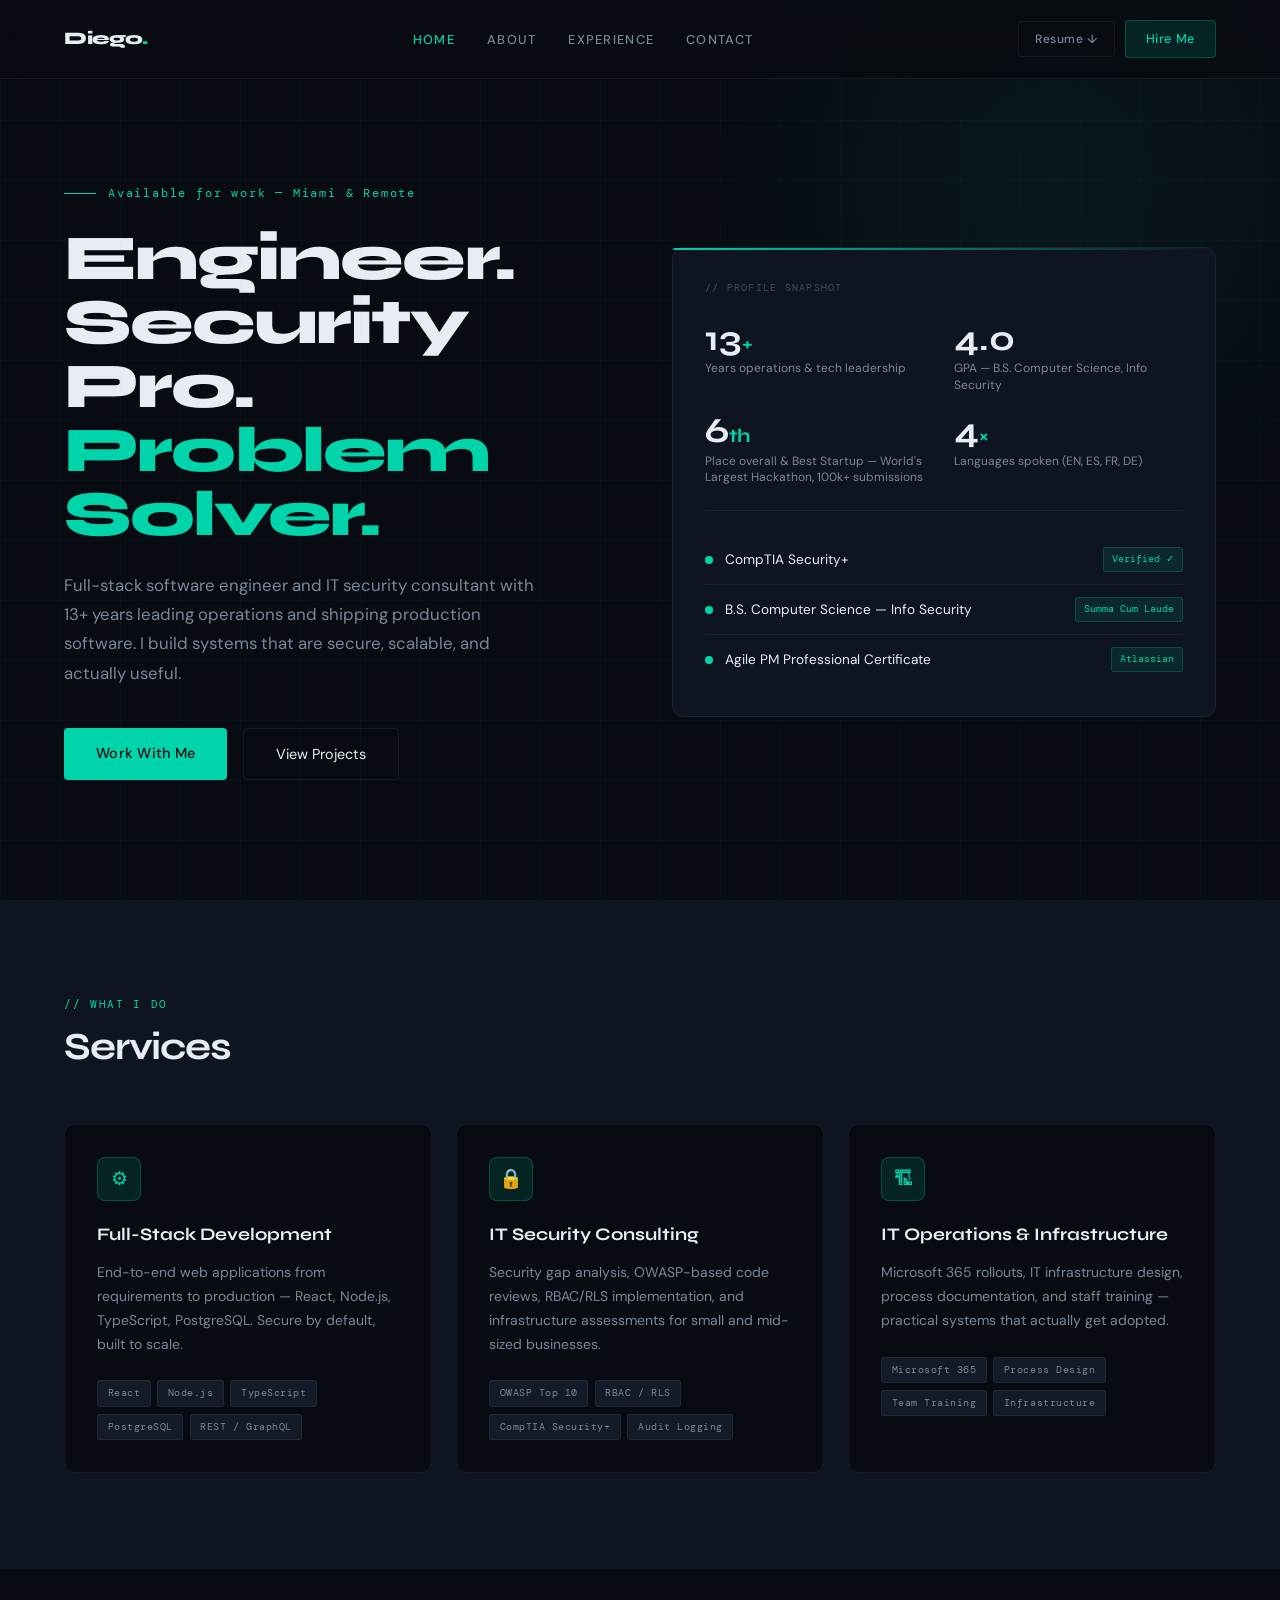
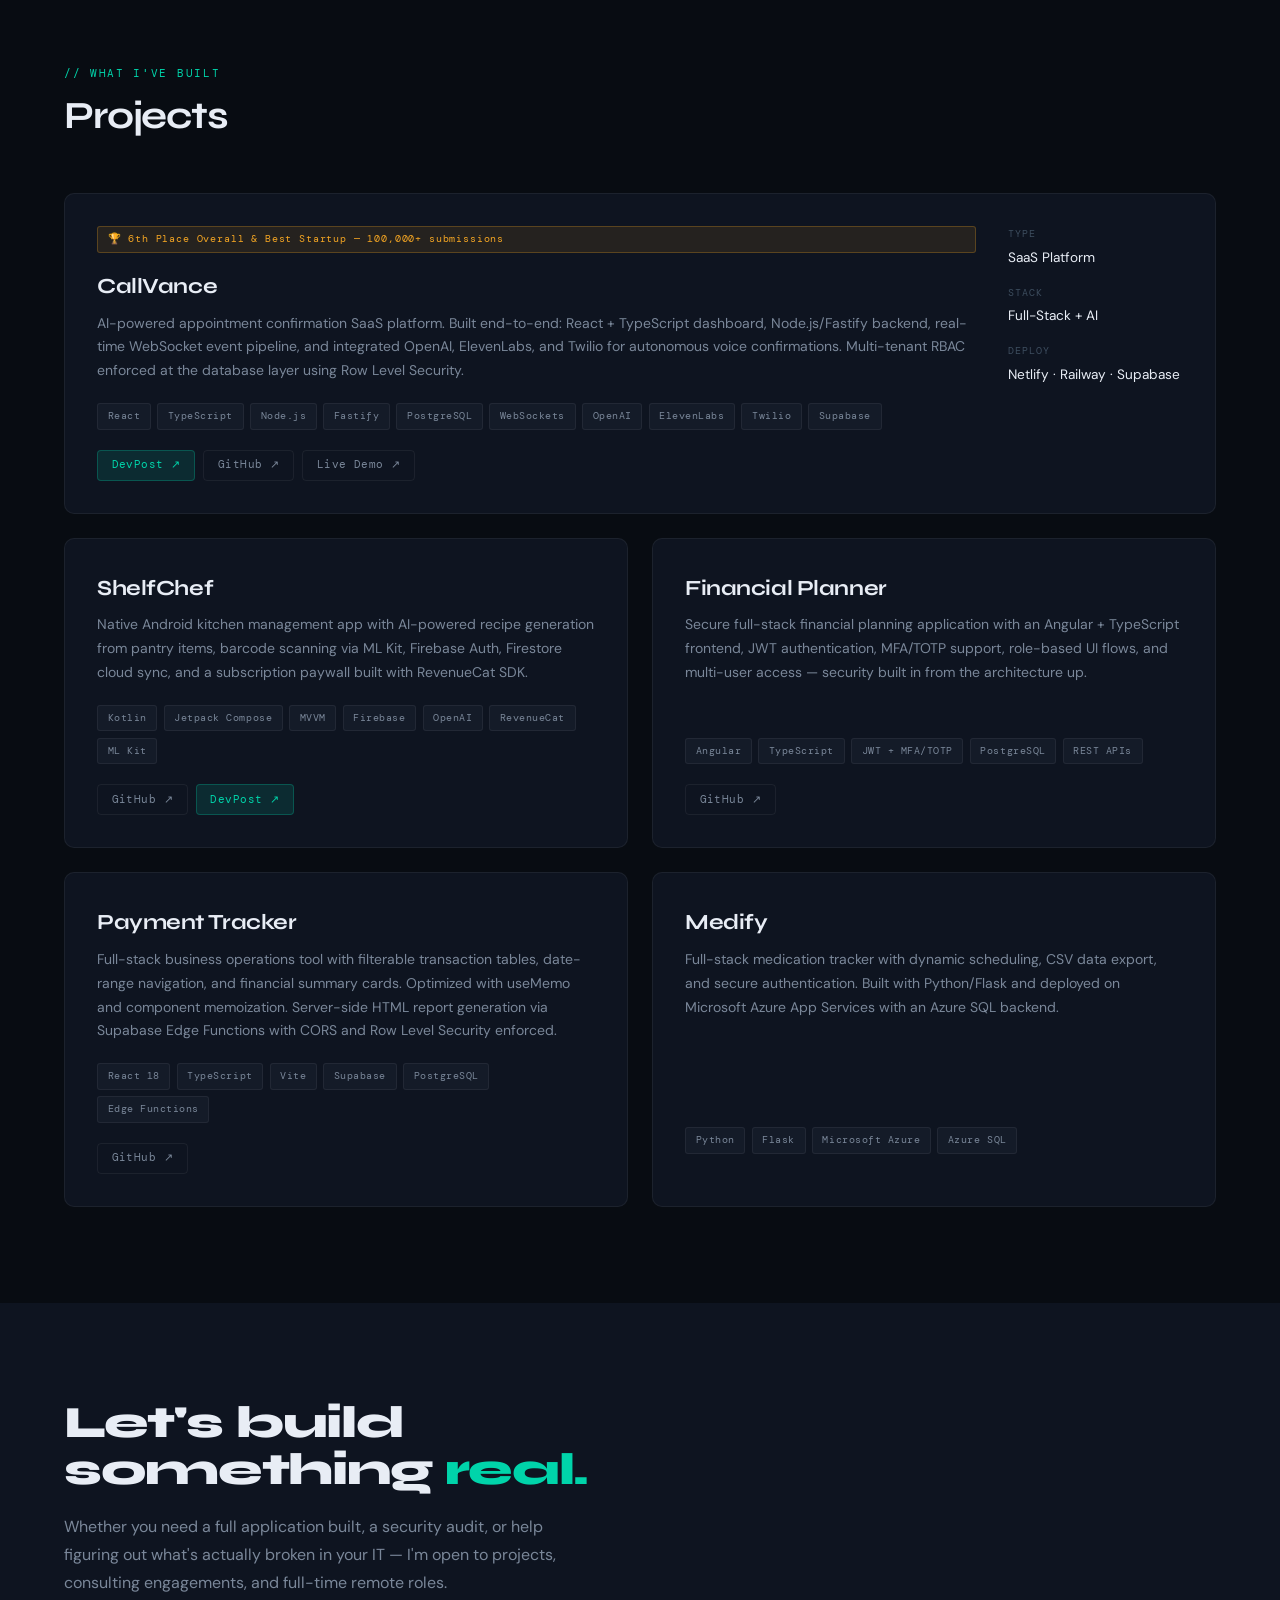
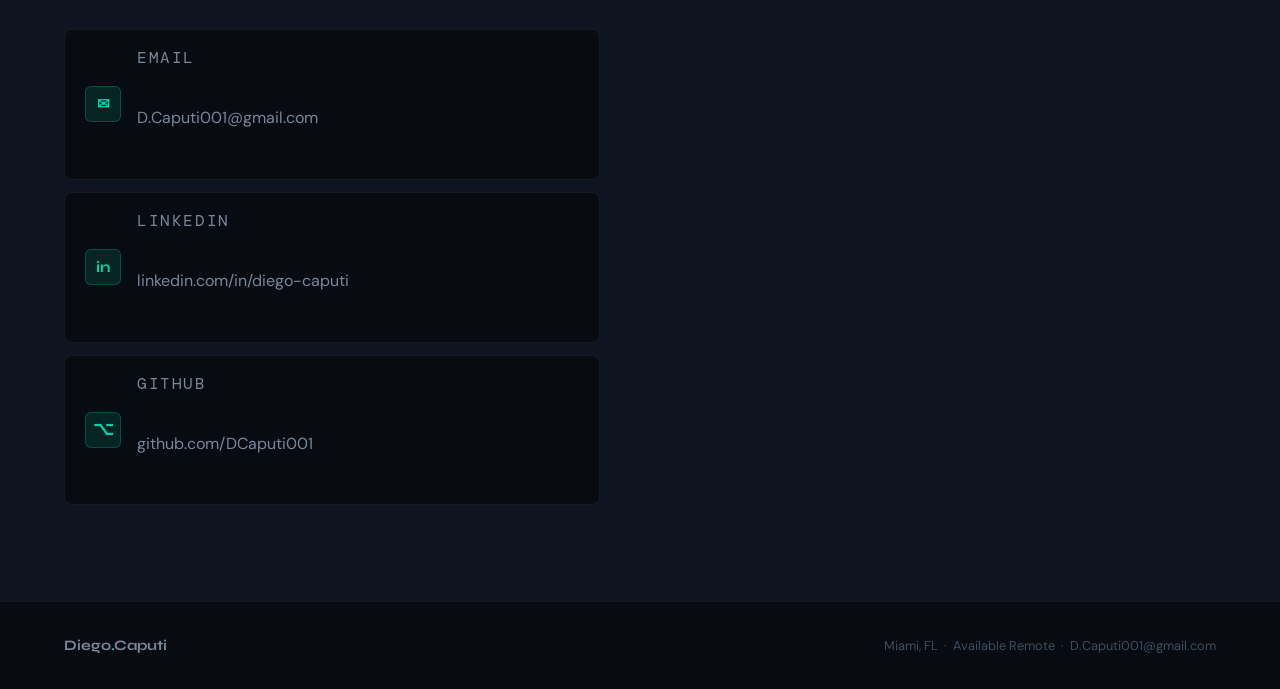
==== commit a5cffcc3: "Deleting Form and editing work style card" ====
--- a/index.html
+++ b/index.html
@@ -346,7 +346,7 @@
     </div>
 
     <!-- TODO: Replace YOUR_FORM_ID with the endpoint from your Formspree account -->
-    <form
+    <!--<form
       class="contact-form fade-up"
       id="contact-form"
       action="https://formspree.io/f/YOUR_FORM_ID"
@@ -384,7 +384,7 @@
       <p id="form-error"   style="display:none; color:var(--red);  font-size:0.85rem; font-family:var(--font-mono); margin-top:0.5rem;">// Something went wrong. Email me directly at D.Caputi001@gmail.com.</p>
     </form>
 
-  </div>
+  </div> -->
 </section>
 
 <!-- ── FOOTER ── -->
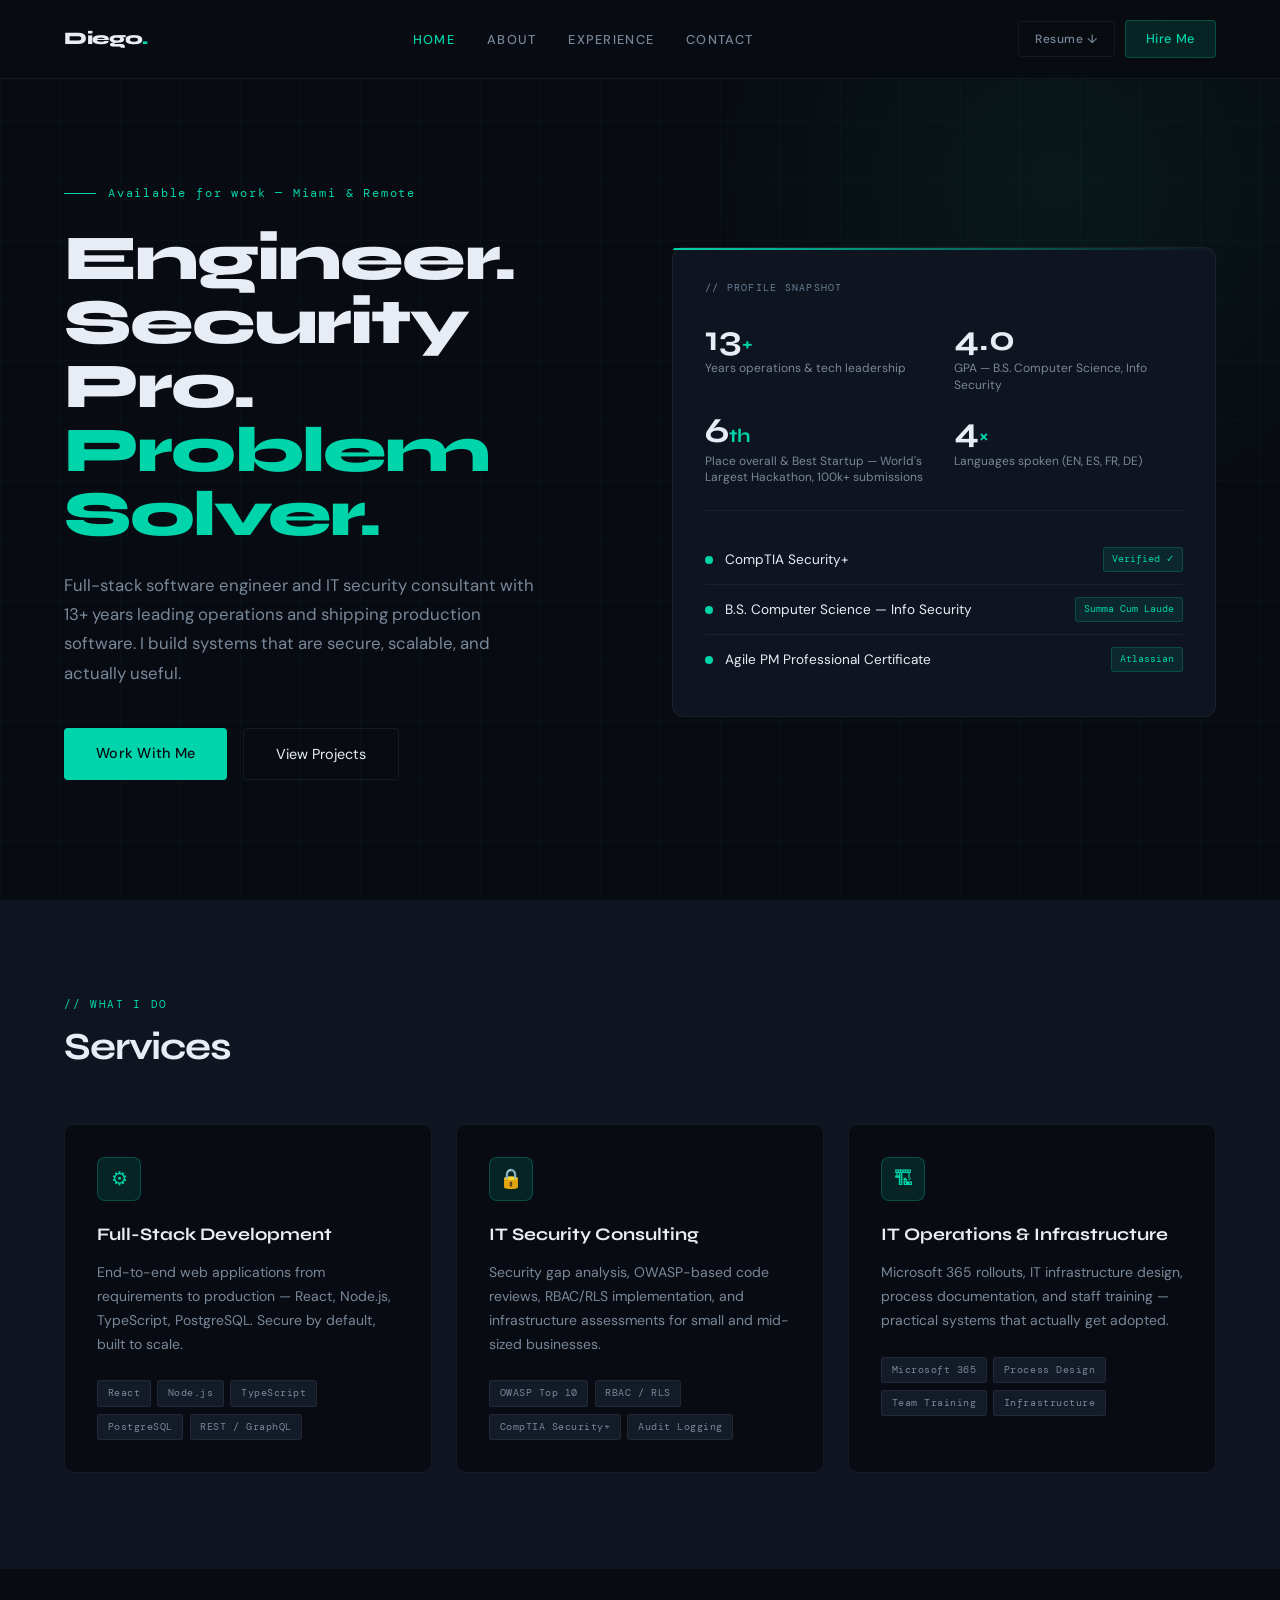
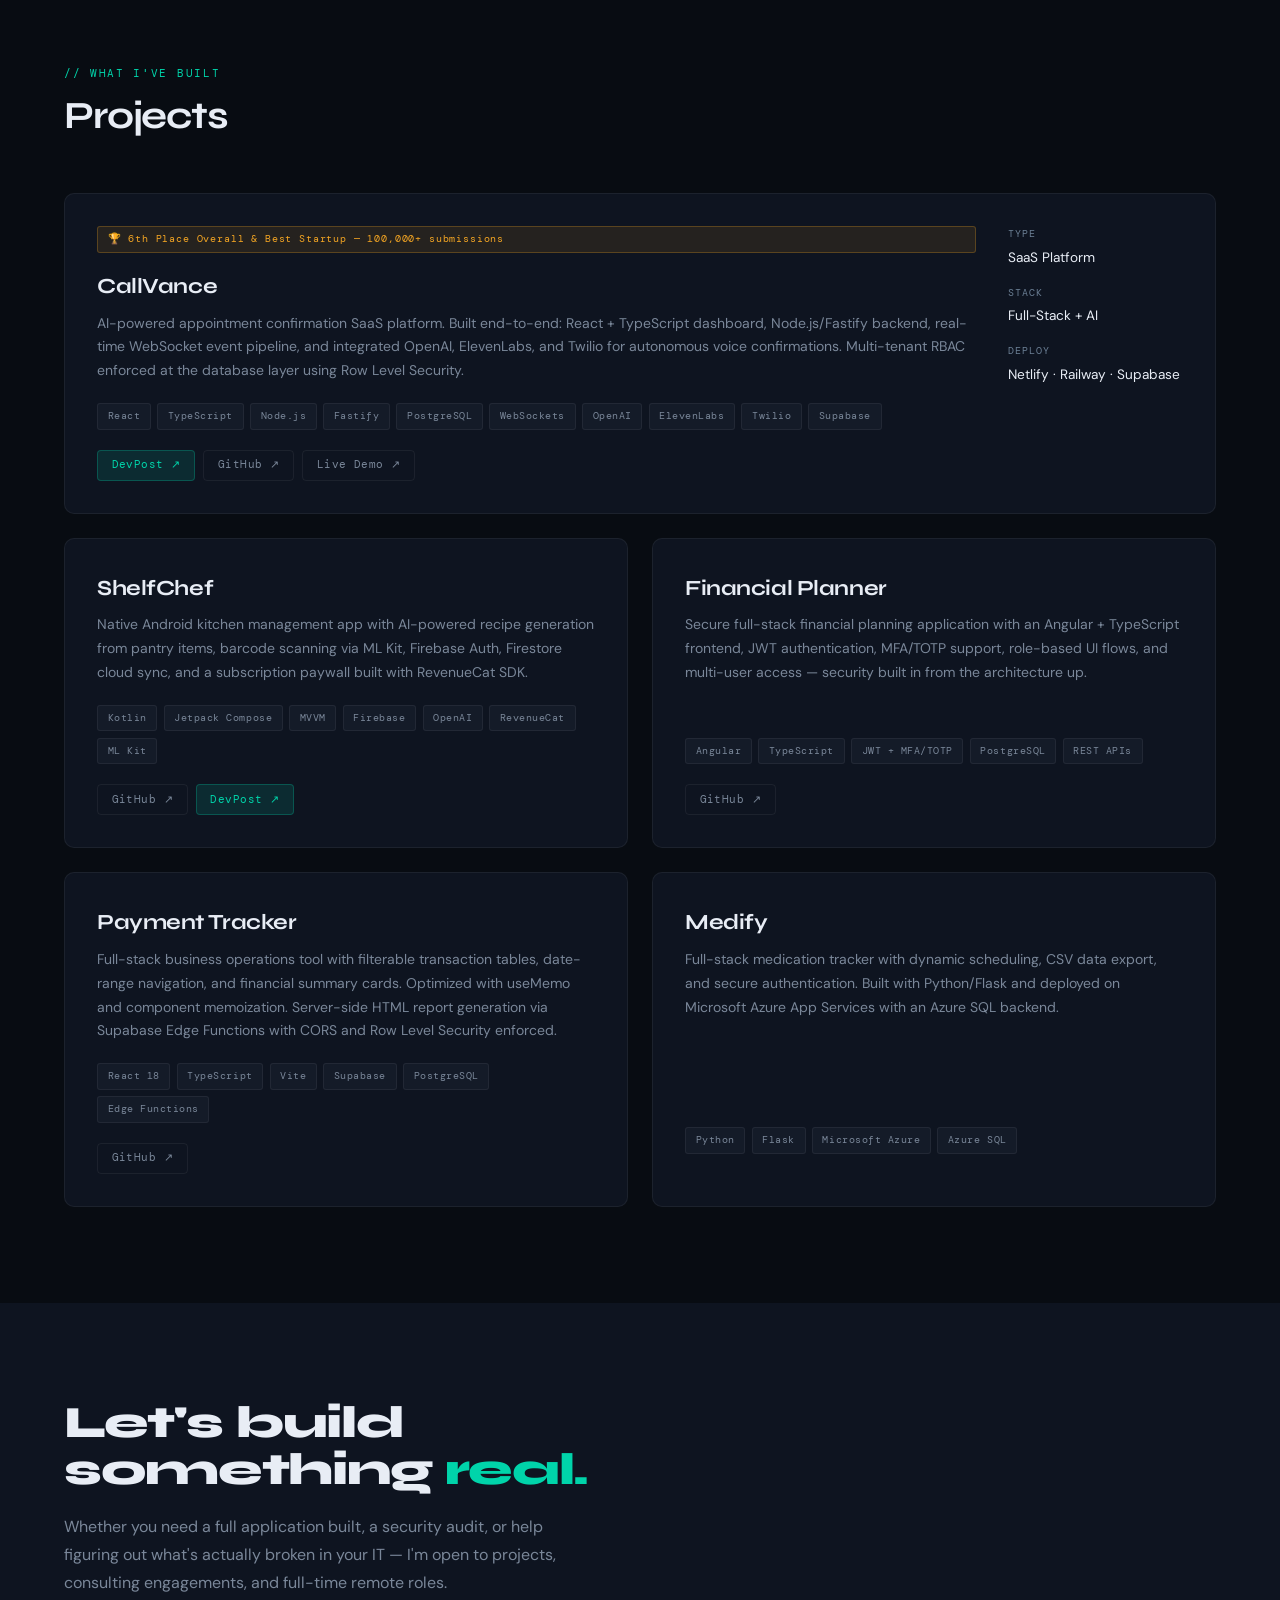
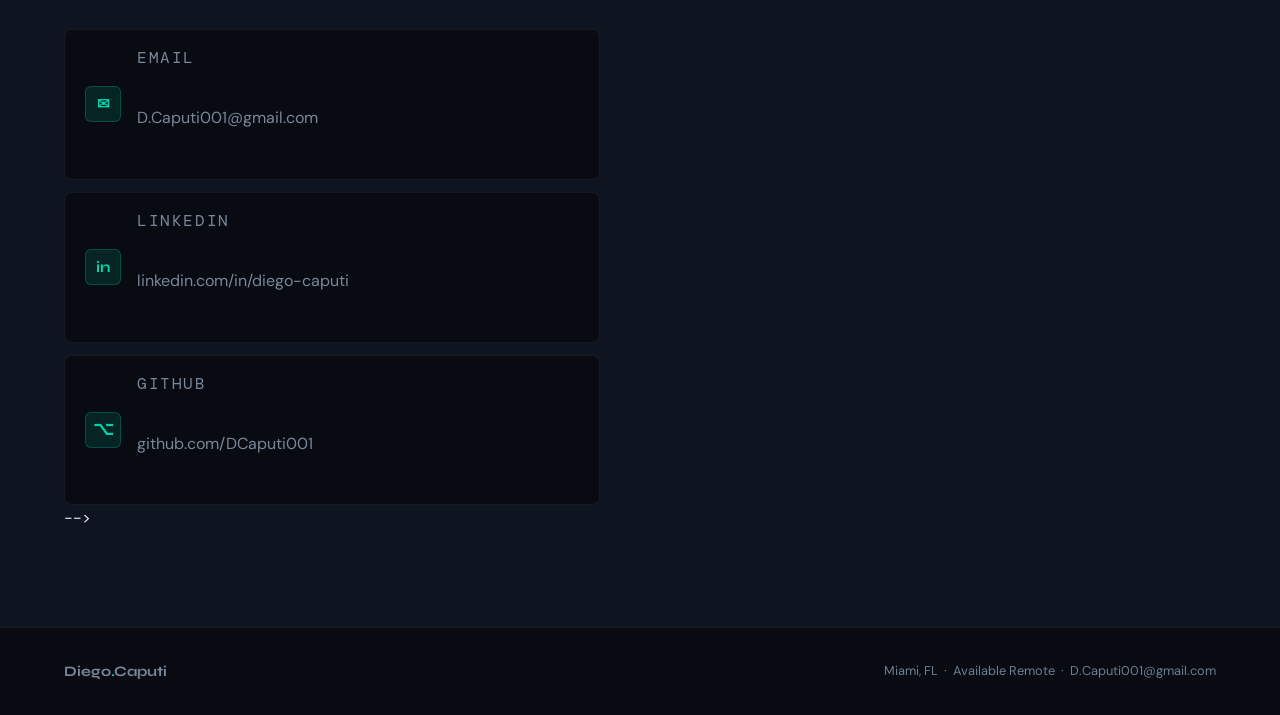
==== commit 7348085c: "Ada Compliance" ====
--- a/index.html
+++ b/index.html
@@ -39,6 +39,8 @@
 
 </head>
 <body>
+<!-- WCAG 2.4.1: Skip link lets keyboard users bypass the fixed nav and jump to main content -->
+<a href="#home" class="skip-link">Skip to main content</a>
 
 <!-- ─────────────────────────────────────────────────────────────
      NAV
@@ -62,7 +64,8 @@
     <a href="#contact" class="nav-cta">Hire Me</a>
 
     <!-- Three <span> bars animate into an X via CSS when class "open" is added by JS -->
-    <button class="nav-mobile-btn" id="nav-toggle" aria-label="Toggle menu">
+    <!-- WCAG 4.1.2: aria-expanded tells screen readers whether the menu is open or closed -->
+    <button class="nav-mobile-btn" id="nav-toggle" aria-label="Toggle menu" aria-expanded="false" aria-controls="nav-links">
       <span></span>
       <span></span>
       <span></span>
@@ -149,7 +152,8 @@
   <div class="services-grid fade-up">
 
     <div class="service-card">
-      <div class="service-icon">⚙</div>
+      <!-- WCAG 1.1.1: icon is decorative — parent card has a visible title, so hide from screen readers -->
+      <div class="service-icon" aria-hidden="true">⚙</div>
       <p class="service-title">Full-Stack Development</p>
       <p class="service-desc">End-to-end web applications from requirements to production — React, Node.js, TypeScript, PostgreSQL. Secure by default, built to scale.</p>
       <div class="service-tags">
@@ -159,7 +163,7 @@
     </div>
 
     <div class="service-card">
-      <div class="service-icon">🔒</div>
+      <div class="service-icon" aria-hidden="true">🔒</div>
       <p class="service-title">IT Security Consulting</p>
       <p class="service-desc">Security gap analysis, OWASP-based code reviews, RBAC/RLS implementation, and infrastructure assessments for small and mid-sized businesses.</p>
       <div class="service-tags">
@@ -169,7 +173,7 @@
     </div>
 
     <div class="service-card">
-      <div class="service-icon">🏗</div>
+      <div class="service-icon" aria-hidden="true">🏗</div>
       <p class="service-title">IT Operations &amp; Infrastructure</p>
       <p class="service-desc">Microsoft 365 rollouts, IT infrastructure design, process documentation, and staff training — practical systems that actually get adopted.</p>
       <div class="service-tags">
@@ -213,9 +217,10 @@
         </div>
         <div class="project-links">
           <!-- TODO: Replace # with actual URLs before going live -->
-          <a href="https://devpost.com/software/callvance" class="project-link" target="_blank" rel="noopener">DevPost ↗</a>
-          <a href="#" class="project-link ghost" target="_blank" rel="noopener">GitHub ↗</a>
-          <a href="https://callvance.net/" class="project-link ghost" target="_blank" rel="noopener">Live Demo ↗</a>
+          <!-- WCAG 2.4.6: aria-label disambiguates repeated link text across project cards -->
+          <a href="https://devpost.com/software/callvance" class="project-link" target="_blank" rel="noopener" aria-label="CallVance on DevPost">DevPost ↗</a>
+          <a href="#" class="project-link ghost" target="_blank" rel="noopener" aria-label="CallVance GitHub repository">GitHub ↗</a>
+          <a href="https://callvance.net/" class="project-link ghost" target="_blank" rel="noopener" aria-label="CallVance live demo">Live Demo ↗</a>
         </div>
       </div>
       <!-- Metadata sidebar: only visible on the featured card layout -->
@@ -245,8 +250,8 @@
       </div>
       <div class="project-links">
         <!-- TODO: Replace # with GitHub URL -->
-        <a href="https://dcaputi001.github.io/shelfchef_docs/index.html" class="project-link ghost" target="_blank" rel="noopener">GitHub ↗</a>
-        <a href="https://devpost.com/software/shelfchef" class="project-link" target="_blank" rel="noopener">DevPost ↗</a>
+        <a href="https://dcaputi001.github.io/shelfchef_docs/index.html" class="project-link ghost" target="_blank" rel="noopener" aria-label="ShelfChef documentation and GitHub">GitHub ↗</a>
+        <a href="https://devpost.com/software/shelfchef" class="project-link" target="_blank" rel="noopener" aria-label="ShelfChef on DevPost">DevPost ↗</a>
       </div>
     </div>
 
@@ -260,7 +265,7 @@
       </div>
       <div class="project-links">
         <!-- TODO: Replace # with GitHub URL -->
-        <a href="https://dcaputi001.github.io/index.html" class="project-link ghost" target="_blank" rel="noopener">GitHub ↗</a>
+        <a href="https://dcaputi001.github.io/index.html" class="project-link ghost" target="_blank" rel="noopener" aria-label="Financial Planner GitHub">GitHub ↗</a>
       </div>
     </div>
 
@@ -274,7 +279,7 @@
       </div>
       <div class="project-links">
         <!-- TODO: Replace # with GitHub URL -->
-        <a href="https://github.com/DCaputi001/Payment_Tracker" class="project-link ghost" target="_blank" rel="noopener">GitHub ↗</a>
+        <a href="https://github.com/DCaputi001/Payment_Tracker" class="project-link ghost" target="_blank" rel="noopener" aria-label="Payment Tracker GitHub repository">GitHub ↗</a>
       </div>
     </div>
 
@@ -315,21 +320,22 @@
       <!-- Each row is an <a> so the entire card is clickable -->
       <div class="contact-methods">
         <a href="mailto:D.Caputi001@gmail.com" class="contact-method">
-          <div class="cm-icon">✉</div>
+          <!-- WCAG 1.1.1: icon is decorative — the link text includes label and value -->
+          <div class="cm-icon" aria-hidden="true">✉</div>
           <div>
             <p class="cm-label">Email</p>
             <p class="cm-value">D.Caputi001@gmail.com</p>
           </div>
         </a>
         <a href="https://linkedin.com/in/diego-caputi" target="_blank" rel="noopener" class="contact-method">
-          <div class="cm-icon">in</div>
+          <div class="cm-icon" aria-hidden="true">in</div>
           <div>
             <p class="cm-label">LinkedIn</p>
             <p class="cm-value">linkedin.com/in/diego-caputi</p>
           </div>
         </a>
         <a href="https://github.com/DCaputi001" target="_blank" rel="noopener" class="contact-method">
-          <div class="cm-icon" style="font-size:1.1rem;">⌥</div>
+          <div class="cm-icon" style="font-size:1.1rem;" aria-hidden="true">⌥</div>
           <div>
             <p class="cm-label">GitHub</p>
             <p class="cm-value">github.com/DCaputi001</p>
@@ -380,8 +386,9 @@
 
       <button type="submit" class="form-submit" id="form-btn">Send Message →</button>
 
-      <p id="form-success" style="display:none; color:var(--teal); font-size:0.85rem; font-family:var(--font-mono); margin-top:0.5rem;">// Message sent. I'll be in touch soon.</p>
-      <p id="form-error"   style="display:none; color:var(--red);  font-size:0.85rem; font-family:var(--font-mono); margin-top:0.5rem;">// Something went wrong. Email me directly at D.Caputi001@gmail.com.</p>
+      <!-- WCAG 4.1.3: aria-live announces these messages to screen readers when they appear -->
+      <p id="form-success" aria-live="polite" aria-atomic="true" style="display:none; color:var(--teal); font-size:0.85rem; font-family:var(--font-mono); margin-top:0.5rem;">// Message sent. I'll be in touch soon.</p>
+      <p id="form-error"   aria-live="polite" aria-atomic="true" style="display:none; color:var(--red);  font-size:0.85rem; font-family:var(--font-mono); margin-top:0.5rem;">// Something went wrong. Email me directly at D.Caputi001@gmail.com.</p>
     </form>
 
   </div> -->
--- a/styles.css
+++ b/styles.css
@@ -46,7 +46,7 @@
   /* Typography hierarchy */
   --text: #e8edf5;       /* Primary: near-white body copy                        */
   --text-muted: #7a8799; /* Secondary: subtitles, descriptions, nav links        */
-  --text-dim: #3d4d5e;   /* Tertiary: labels, placeholders, timestamps           */
+  --text-dim: #6b7f94;   /* Tertiary: labels, placeholders, timestamps (WCAG AA ≥4.5:1 on --bg) */
 
   /* Borders */
   --border: rgba(255,255,255,0.06);       /* Default: barely-visible dividers on dark bg  */
@@ -86,6 +86,21 @@
   line-height: 1.6;
   overflow-x: hidden; /* prevents horizontal scroll from absolutely-positioned decorative elements */
 }
+
+/* ─────────────────────────────────────────────────────────────
+   SKIP NAVIGATION LINK
+   Visually hidden until keyboard focus — lets keyboard and
+   screen reader users jump past the repeated nav to main content.
+   WCAG 2.4.1 (Bypass Blocks)
+───────────────────────────────────────────────────────────── */
+.skip-link {
+  position: absolute; top: -100%; left: 1rem;
+  background: var(--teal); color: var(--bg);
+  padding: 0.5rem 1rem; z-index: 9999;
+  font-family: var(--font-mono); font-size: 0.85rem;
+  border-radius: 4px; text-decoration: none; font-weight: 600;
+}
+.skip-link:focus { top: 1rem; }
 
 /* ─────────────────────────────────────────────────────────────
    NAV
@@ -520,6 +535,11 @@
   font-size: 0.9rem; outline: none; transition: border-color 0.2s; width: 100%;
 }
 input:focus, textarea:focus, select:focus { border-color: var(--border-bright); }
+/* WCAG 2.4.7: explicit teal outline on keyboard focus for form controls */
+input:focus-visible, textarea:focus-visible, select:focus-visible {
+  outline: 2px solid var(--teal);
+  outline-offset: 2px;
+}
 input::placeholder, textarea::placeholder { color: var(--text-dim); }
 select { appearance: none; cursor: pointer; }
 select option { background: var(--surface2); }
@@ -687,6 +707,45 @@
   border-radius: 3px; background: rgba(0,212,170,0.1); color: var(--teal);
   border: 1px solid rgba(0,212,170,0.2); white-space: nowrap;
   align-self: center; flex-shrink: 0;
+}
+
+/* ─────────────────────────────────────────────────────────────
+   ACCESSIBILITY — FOCUS STYLES
+   WCAG 2.4.7 (Focus Visible): every interactive element must
+   show a clear indicator when reached by keyboard.
+   :focus-visible keeps these outlines off mouse clicks so
+   sighted mouse users don't see the ring on every click.
+───────────────────────────────────────────────────────────── */
+.skip-link:focus-visible,
+.nav-logo:focus-visible,
+.nav-links a:focus-visible,
+.nav-resume:focus-visible,
+.nav-cta:focus-visible,
+.nav-mobile-btn:focus-visible,
+.btn-primary:focus-visible,
+.btn-ghost:focus-visible,
+.project-link:focus-visible,
+.contact-method:focus-visible {
+  outline: 2px solid var(--teal);
+  outline-offset: 3px;
+  border-radius: 2px;
+}
+
+/* ─────────────────────────────────────────────────────────────
+   ACCESSIBILITY — REDUCED MOTION
+   WCAG 2.3.3 (Animation from Interactions): cuts all transitions
+   and scroll-in animations to near-instant when the OS
+   "reduce motion" preference is enabled.
+───────────────────────────────────────────────────────────── */
+@media (prefers-reduced-motion: reduce) {
+  *, *::before, *::after {
+    animation-duration: 0.01ms !important;
+    animation-iteration-count: 1 !important;
+    transition-duration: 0.01ms !important;
+  }
+  /* Immediately reveal fade-up elements without the translateY animation */
+  .fade-up { opacity: 1; transform: none; }
+  html { scroll-behavior: auto; }
 }
 
 /* ─────────────────────────────────────────────────────────────
